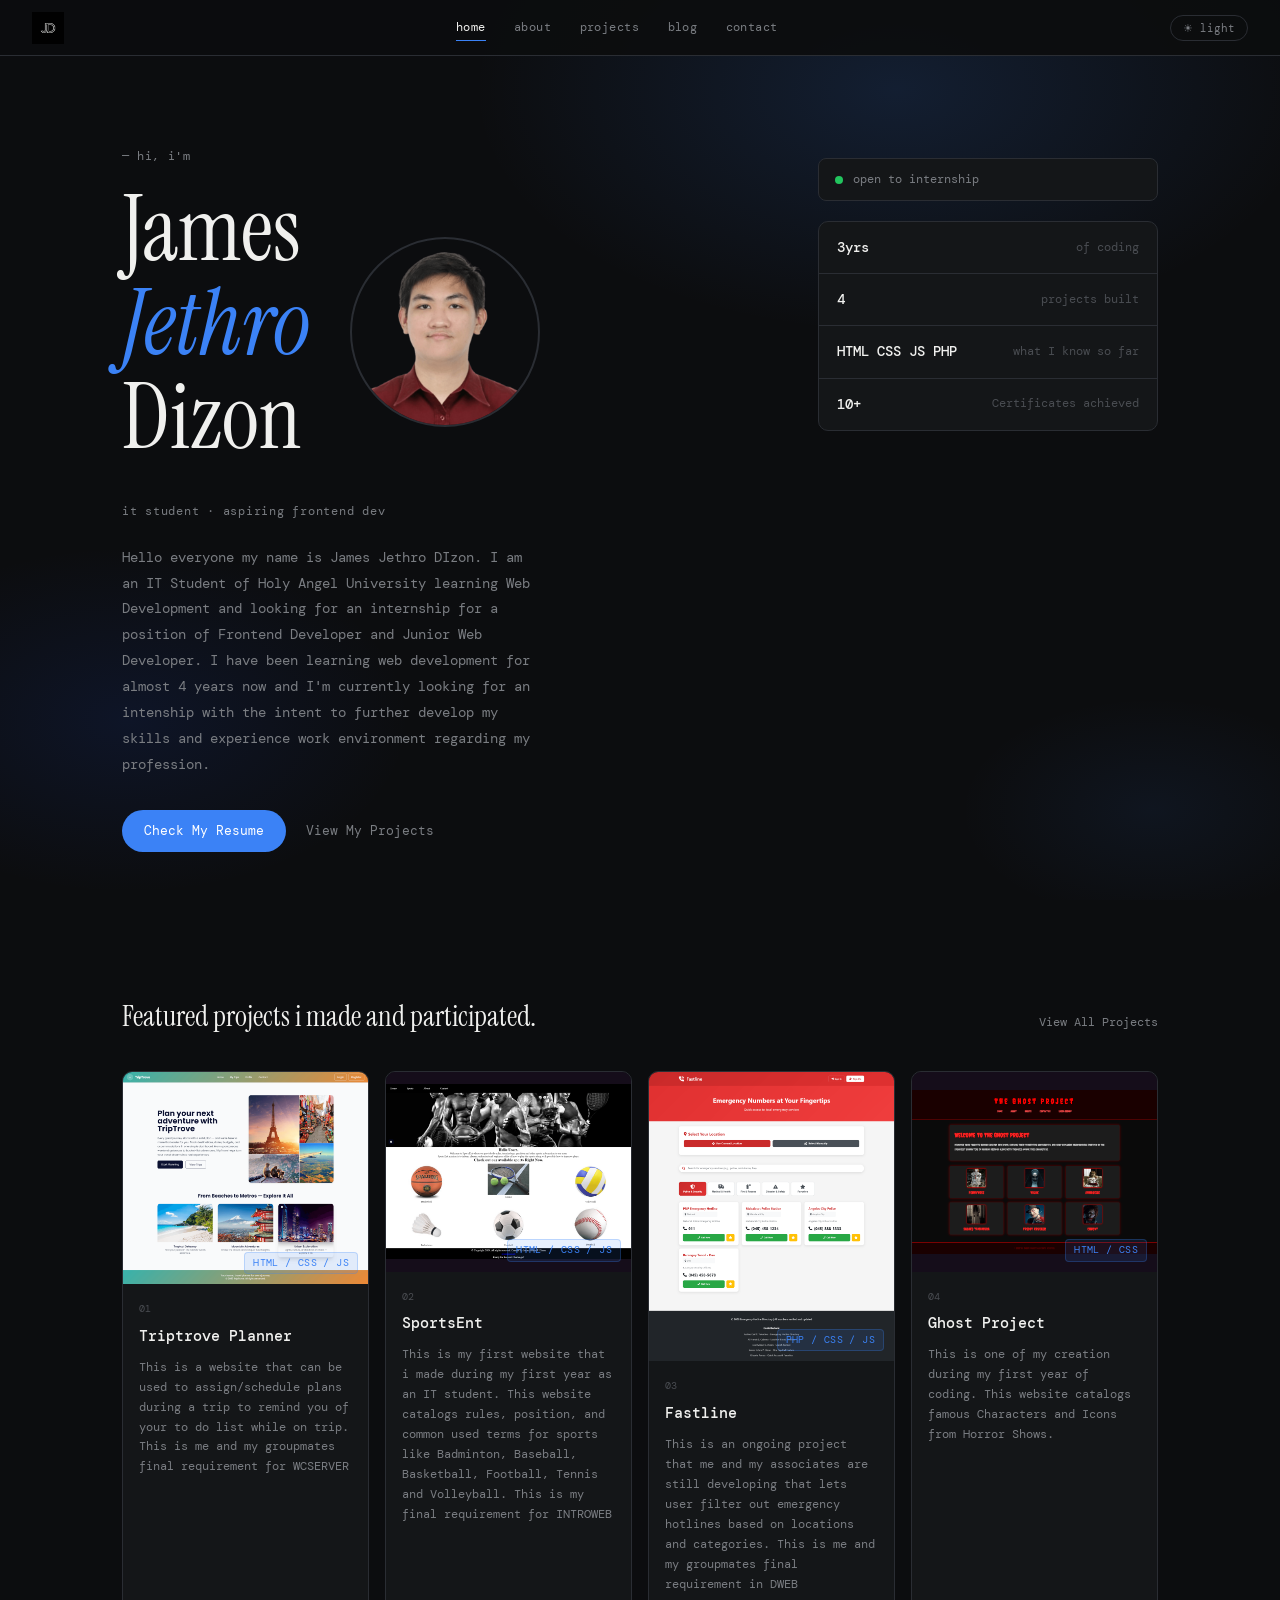
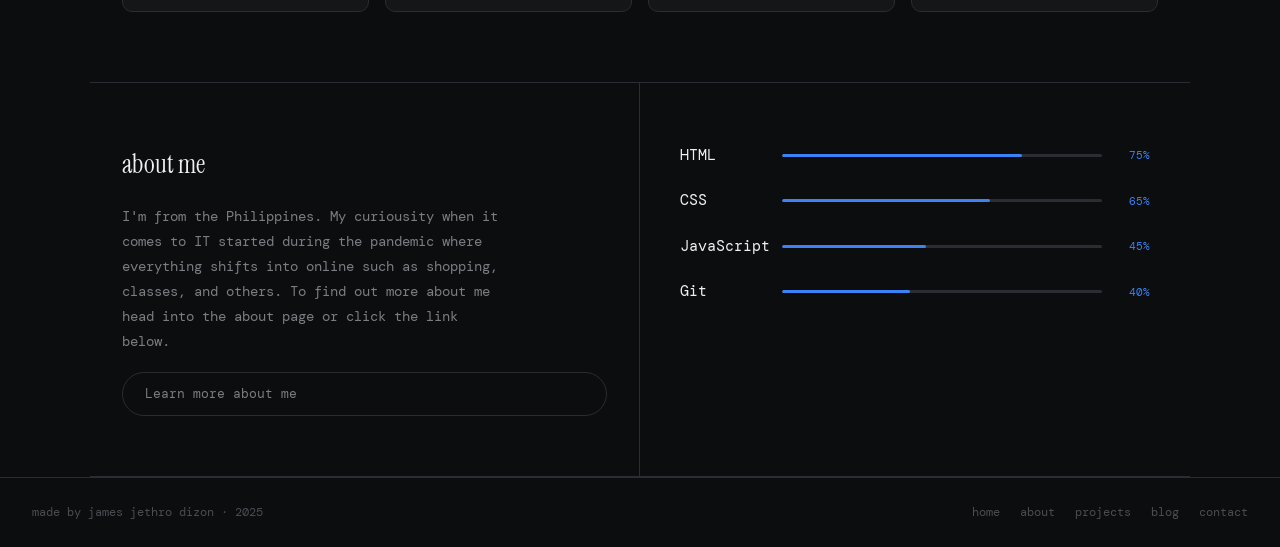
==== index.html @ 8c27227a "Add files via upload" ====
<!DOCTYPE html>
<html lang="en">
<head>
<meta charset="UTF-8" />
<meta name="viewport" content="width=device-width, initial-scale=1.0" />
  <title>James Jethro Dizon</title>
<link rel="preconnect" href="https://fonts.googleapis.com" />
<link href="https://fonts.googleapis.com/css2?family=DM+Mono:ital,wght@0,400;0,500;1,400&family=Instrument+Serif:ital@0;1&display=swap" rel="stylesheet" />
<link rel="stylesheet" href="style.css" />
<link rel="icon" href="images/logo.png">
<meta name="description" content="Hi, I'm James — an IT student from the Philippines learning web development and looking for an internship." />
<meta name="keywords" content="IT web developer, internship, James Jethro Dizon, Jethro Dizon">
<meta name="author" content="James Jethro Dizon">
</head>
<body>

  <!-- NAV -->
  <header class="top-navbar">
    <a href="index.html" class="logo-wraper">
      <img src="images/logo.png" alt="logo" class="mylogo" />
    </a>
    <nav class="nav-mnu">
      <a href="index.html" class="nav-item active">home</a>
      <a href="about.html" class="nav-item">about</a>
      <a href="projects.html" class="nav-item">projects</a>
      <a href="blog.html" class="nav-item">blog</a>
      <a href="contact.html" class="nav-item">contact</a>
    </nav>
    <button class="theme-toggle" id="themetoggle" aria-label="toggle theme">☀ light</button>
    <button class="hamburgr" id="hamburgr" aria-label="menu">
      <span></span><span></span><span></span>
    </button>
  </header>

  <div class="mobi-menu" id="mobiMenu">
    <a href="index.html">home</a>
    <a href="about.html">about</a>
    <a href="projects.html">projects</a>
    <a href="blog.html">blog</a>
    <a href="contact.html">contact</a>
  </div>

  <main>

    <!-- HERO -->
    <section class="main-intro">
      <div class="intro-left">
        <p class="small-title">— hi, i'm</p>
        <div class="hero-namewrap">
          <h1 class="myname-txt">James<br><em>Jethro</em><br>Dizon</h1>
          <img src="images/profile.png" alt="James Jethro Dizon" class="hero-photo" />
        </div>
        <p class="subttle">IT student · aspiring frontend dev</p>
        <p class="intro-paragraph">
          Hello everyone my name is James Jethro DIzon. I am an IT Student of Holy Angel University learning Web Development and looking for an internship for a position of Frontend Developer and Junior Web Developer. I have been learning web development for almost 4 years now and I'm currently looking for an intenship with the intent to further develop my skills and experience work environment regarding my profession.
        </p>
        <div class="btn-holder">
          <a href="resume.pdf" download class="bluebtn">Check My Resume</a>
          <a href="projects.html" class="textlink" target="_blank">View My Projects</a>
        </div>
      </div>
      <div class="intro-right">
        <div class="avail-box">
          <span class="grn-dot"></span>
          <span>open to internship</span>
        </div>
        <div class="stat-list">
          <div class="each-stat">
            <span class="stat-number">3yrs</span>
            <span class="stat-text">of coding</span>
          </div>
          <div class="each-stat">
            <span class="stat-number">4</span>
            <span class="stat-text">projects built</span>
          </div>
          <div class="each-stat">
            <span class="stat-number">HTML CSS JS PHP</span>
            <span class="stat-text">what I know so far</span>
          </div>
          <div class="each-stat">
            <span class="stat-number">10+</span>
            <span class="stat-text">Certificates achieved</span>
          </div>
        </div>
      </div>
    </section>

    <!-- FEATURED WORK -->
    <section class="page-section">
      <div class="sec-top">
        <h2 class="sec-heading">Featured projects i made and participated.</h2>
        <a href="projects.html" class="textlink small">View All Projects</a>
      </div>

      <div class="proj-cardlist">

        <a href="projects.html" class="projcard" aria-label="Triptrove">
          <div class="proj-imgside proj4bg">
            <span class="proj-icon"><img src="images/triptrove.png"></span>
            <span class="stack-tag">HTML / CSS / JS</span>
          </div>
          <div class="card-info">
            <p class="card-numbr">01</p>
            <h3 class="card-titl">Triptrove Planner</h3>
            <p class="card-descrp">This is a website that can be used to assign/schedule plans during a trip to remind you of your to do list while on trip. This is me and my groupmates final requirement for WCSERVER</p>
          </div>
        </a>

        <a href="projects.html" class="projcard" aria-label="SportsEnt">
          <div class="proj-imgside proj4bg">
            <span class="proj-icon"><img src="images/sportsent.png"></span>
            <span class="stack-tag">HTML / CSS / JS</span>
          </div>
          <div class="card-info">
            <p class="card-numbr">02</p>
            <h3 class="card-titl">SportsEnt</h3>
            <p class="card-descrp">This is my first website that i made during my first year as an IT student. This website catalogs rules, position, and common used terms for sports like Badminton, Baseball, Basketball, Football, Tennis and Volleyball. This is my final requirement for INTROWEB</p>
          </div>
        </a>

        <a href="projects.html" class="projcard" aria-label="Fastline">
          <div class="proj-imgside proj4bg">
            <span class="proj-icon"><img src="images/fastline.png"></span>
            <span class="stack-tag">PHP / CSS / JS</span>
          </div>
          <div class="card-info">
            <p class="card-numbr">03</p>
            <h3 class="card-titl">Fastline</h3>
            <p class="card-descrp">This is an ongoing project that me and my associates are still developing that lets user filter out emergency hotlines based on locations and categories. This is me and my groupmates final requirement in DWEB</p>
          </div>
        </a>

        <a href="projects.html" class="projcard" aria-label="Ghost Project">
          <div class="proj-imgside proj4bg">
            <span class="proj-icon"><img src="images/ghostproject.png"></span>
            <span class="stack-tag">HTML / CSS </span>
          </div>
          <div class="card-info">
            <p class="card-numbr">04</p>
            <h3 class="card-titl">Ghost Project</h3>
            <p class="card-descrp">This is one of my creation during my first year of coding. This website catalogs famous Characters and Icons from Horror Shows.</p>
          </div>
        </a>

      </div>
    </section>

    <!-- ABOUT STRIP -->
    <section class="about-band">
      <div class="band-left">
        <h2>about me</h2>
        <p>I'm from the Philippines. My curiousity when it comes to IT started during the pandemic where everything shifts into online such as shopping, classes, and others. To find out more about me head into the about page or click the link below.</p>
        <a href="about.html" class="bluebtn btn-outln">Learn more about me</a>
      </div>
      <div class="band-right">
        <div class="skill-wrapper">
          <div class="one-skill">
            <span class="skill-label">HTML</span>
            <div class="skill-progbar"><div class="skill-progfill" style="width:75%" data-w="75"></div></div>
            <span class="skill-percnt">75%</span>
          </div>
          <div class="one-skill">
            <span class="skill-label">CSS</span>
            <div class="skill-progbar"><div class="skill-progfill" style="width:65%" data-w="65"></div></div>
            <span class="skill-percnt">65%</span>
          </div>
          <div class="one-skill">
            <span class="skill-label">JavaScript</span>
            <div class="skill-progbar"><div class="skill-progfill" style="width:45%" data-w="45"></div></div>
            <span class="skill-percnt">45%</span>
          </div>
          <div class="one-skill">
            <span class="skill-label">Git</span>
            <div class="skill-progbar"><div class="skill-progfill" style="width:40%" data-w="40"></div></div>
            <span class="skill-percnt">40%</span>
          </div>
        </div>
      </div>
    </section>

  </main>

  <footer class="page-footer">
    <span>made by james jethro dizon · 2025</span>
    <div class="footer-navlinks">
      <a href="index.html">home</a>
      <a href="about.html">about</a>
      <a href="projects.html">projects</a>
      <a href="blog.html">blog</a>
      <a href="contact.html">contact</a>
    </div>
  </footer>

  <script src="nav.js"></script>
</body>
</html>
---- style.css ----
@import url('https://fonts.googleapis.com/css2?family=DM+Mono:ital,wght@0,400;0,500;1,400&family=Instrument+Serif:ital@0;1&display=swap');

/* my portfolio css - james jethro dizon */

* {
  box-sizing: border-box;
  margin: 0;
  padding: 0;
}

/* i kept forgetting to add this so i put it here */
*::before, *::after {
  box-sizing: border-box;
}

:root {
  --darkbg: #0c0d0f;
  --cardbg: #141618;
  --cardbg2: #1c1e22;
  --bordercolor: #2a2d33;
  --myblue: #3b82f6;
  --darkerblue: #1d4ed8;
  --textcolor: #f0f0ee;
  --graytext: #7a7d82;
  --darkgray: #4a4d52;
  --myfont: 'DM Mono', monospace;
  --titlefont: 'Instrument Serif', serif;
  --navbg: rgba(12,13,15,0.93);
  --mobibg: rgba(12,13,15,0.98);
}

body.lightmode {
  --darkbg: #f4f5f7;
  --cardbg: #ffffff;
  --cardbg2: #eef0f3;
  --bordercolor: #d1d5db;
  --myblue: #2563eb;
  --darkerblue: #1d4ed8;
  --textcolor: #111318;
  --graytext: #4b5563;
  --darkgray: #9ca3af;
  --navbg: rgba(244,245,247,0.93);
  --mobibg: rgba(244,245,247,0.98);
}

body {
  background-color: var(--darkbg);
  background-image:
    radial-gradient(ellipse 55% 45% at 70% 10%, rgba(59,130,246,.15) 0%, transparent 60%),
    radial-gradient(ellipse 40% 35% at 10% 80%, rgba(29,78,216,.12) 0%, transparent 55%),
    radial-gradient(ellipse 30% 25% at 90% 90%, rgba(59,130,246,.07) 0%, transparent 50%);
  background-attachment: fixed;
  color: var(--textcolor);
  font-family: var(--myfont);
  font-size: 15px;
  line-height: 1.7;
  overflow-x: hidden;
  transition: background-color .3s, color .3s;
  animation: pagefadein .5s ease forwards;
}

body.lightmode {
  background-image:
    radial-gradient(ellipse 55% 45% at 70% 10%, rgba(37,99,235,.07) 0%, transparent 60%),
    radial-gradient(ellipse 40% 35% at 10% 80%, rgba(37,99,235,.05) 0%, transparent 55%),
    radial-gradient(ellipse 30% 25% at 90% 90%, rgba(37,99,235,.03) 0%, transparent 50%);
}

@keyframes pagefadein {
  from { opacity: 0; transform: translateY(8px); }
  to   { opacity: 1; transform: translateY(0); }
}

html {
  scroll-behavior: smooth;
}

a {
  text-decoration: none;
  color: inherit;
}

img {
  display: block;
  max-width: 100%;
}

button {
  cursor: pointer;
  background: none;
  border: none;
  font-family: inherit;
}

.theme-toggle {
  background: none;
  border: 1px solid var(--bordercolor);
  border-radius: 20px;
  padding: 5px 12px;
  font-family: var(--myfont);
  font-size: .7rem;
  color: var(--graytext);
  cursor: pointer;
  transition: border-color .2s, color .2s;
  display: flex;
  align-items: center;
  gap: 6px;
  flex-shrink: 0;
}
.theme-toggle:hover {
  border-color: var(--myblue);
  color: var(--myblue);
}

/* scrollbar style i found on stackoverflow */
::-webkit-scrollbar {
  width: 3px;
}
::-webkit-scrollbar-thumb {
  background: var(--darkerblue);
  border-radius: 2px;
}
::-webkit-scrollbar-track {
  background: var(--darkbg);
}

.top-navbar {
  position: fixed;
  top: 0;
  left: 0;
  right: 0;
  z-index: 100;
  height: 56px;
  background: var(--navbg);
  border-bottom: 1px solid var(--bordercolor);
  display: flex;
  align-items: center;
  padding: 0 32px;
  justify-content: space-between;
  backdrop-filter: blur(12px);
}

.logo-wraper {
  display: flex;
  align-items: center;
  border-radius: 20%;
}

.mylogo {
  height: 32px;
  width: 32px;
  object-fit: contain;
  opacity: .9;
}

.mylogo:hover {
  opacity: 1;
}

.nav-mnu {
  display: flex;
  gap: 28px;
  list-style: none;
}

.nav-item {
  font-size: .78rem;
  color: var(--graytext);
  letter-spacing: .04em;
  transition: color .2s;
  position: relative;
}

.nav-item:hover { color: var(--textcolor); }

.nav-item.active { color: var(--textcolor); }

/* underline on hover - learned this from a yt video */
.nav-item::after {
  content: '';
  position: absolute;
  bottom: -3px;
  left: 0;
  height: 1px;
  width: 0;
  background: var(--myblue);
  transition: width .25s;
}

.nav-item:hover::after { width: 100%; }
.nav-item.active::after { width: 100%; }

.hamburgr {
  display: none;
  flex-direction: column;
  gap: 5px;
  padding: 4px;
}

.hamburgr span {
  display: block;
  width: 20px;
  height: 2px;
  background: var(--graytext);
  border-radius: 2px;
  transition: all .3s;
}

.hamburgr.open span:nth-child(1) {
  transform: rotate(45deg) translate(5px, 5px);
}
.hamburgr.open span:nth-child(2) {
  opacity: 0;
}
.hamburgr.open span:nth-child(3) {
  transform: rotate(-45deg) translate(5px, -5px);
}

.mobi-menu {
  display: none;
  position: fixed;
  top: 56px;
  left: 0;
  right: 0;
  background: var(--mobibg);
  border-bottom: 1px solid var(--bordercolor);
  flex-direction: column;
  padding: 20px 32px;
  gap: 14px;
  z-index: 99;
}

.mobi-menu.open {
  display: flex;
}

.mobi-menu a {
  font-size: .88rem;
  color: var(--graytext);
  padding: 8px 0;
  border-bottom: 1px solid var(--bordercolor);
  transition: color .2s;
}
.mobi-menu a:hover { color: var(--myblue); }

main {
  padding-top: 56px;
}

.main-intro {
  max-width: 1100px;
  margin: 0 auto;
  padding: 90px 32px 70px;
  display: grid;
  grid-template-columns: 1fr 340px;
  gap: 60px;
  align-items: start;
}

.small-title {
  font-size: .78rem;
  color: var(--graytext);
  margin-bottom: 16px;
  letter-spacing: .05em;
}

.hero-namewrap {
  display: flex;
  align-items: center;
  gap: 40px;
  margin-bottom: 20px;
}

.hero-photo {
  width: 190px;
  height: 190px;
  border-radius: 50%;
  object-fit: cover;
  object-position: top;
  border: 2px solid var(--bordercolor);
  flex-shrink: 0;
  align-self: center;
}

/* hero entrance animations */
@keyframes herofade {
  from { opacity: 0; transform: translateY(20px); }
  to   { opacity: 1; transform: translateY(0); }
}
.small-title     { animation: herofade .5s cubic-bezier(.22,1,.36,1) .1s both; }
.hero-namewrap   { animation: herofade .6s cubic-bezier(.22,1,.36,1) .2s both; }
.subttle         { animation: herofade .6s cubic-bezier(.22,1,.36,1) .32s both; }
.intro-paragraph { animation: herofade .6s cubic-bezier(.22,1,.36,1) .42s both; }
.btn-holder      { animation: herofade .6s cubic-bezier(.22,1,.36,1) .52s both; }
.intro-right     { animation: herofade .6s cubic-bezier(.22,1,.36,1) .3s both; }

/* the big name font was hard to get right took me like 2 hours */
.myname-txt {
  font-family: var(--titlefont);
  font-size: clamp(3.2rem, 7vw, 5.8rem);
  line-height: 1.05;
  font-weight: 400;
  margin-bottom: 16px;
}

.myname-txt em {
  color: var(--myblue);
  font-style: italic;
}

.subttle {
  font-size: .78rem;
  color: var(--graytext);
  letter-spacing: .06em;
  margin-bottom: 22px;
  text-transform: lowercase;
}

.intro-paragraph {
  font-size: .9rem;
  color: var(--graytext);
  line-height: 1.8;
  margin-bottom: 32px;
  max-width: 420px;
}

.btn-holder {
  display: flex;
  align-items: center;
  gap: 20px;
  flex-wrap: wrap;
}

.intro-right {
  display: flex;
  flex-direction: column;
  gap: 20px;
  margin-top: 12px;
}

.avail-box {
  display: inline-flex;
  align-items: center;
  gap: 10px;
  padding: 10px 16px;
  background: var(--cardbg);
  border: 1px solid var(--bordercolor);
  border-radius: 8px;
  font-size: .78rem;
  color: var(--graytext);
}

.grn-dot {
  width: 8px;
  height: 8px;
  background: #22c55e;
  border-radius: 50%;
  flex-shrink: 0;
  animation: blinkgreen 2s ease-in-out infinite;
}

@keyframes blinkgreen {
  0%   { opacity: 1; }
  50%  { opacity: .3; }
  100% { opacity: 1; }
}

.stat-list {
  background: var(--cardbg);
  border: 1px solid var(--bordercolor);
  border-radius: 10px;
  overflow: hidden;
}

.each-stat {
  display: flex;
  justify-content: space-between;
  align-items: center;
  padding: 14px 18px;
  border-bottom: 1px solid var(--bordercolor);
}

.each-stat:last-child {
  border-bottom: none;
}

.stat-number {
  font-size: .85rem;
  color: var(--textcolor);
  font-weight: 500;
  transition: color .3s;
}
@keyframes statpop {
  0%   { transform: scale(1); }
  50%  { transform: scale(1.08); }
  100% { transform: scale(1); }
}
.each-stat:hover .stat-number {
  color: var(--myblue);
  animation: statpop .35s ease;
}

.stat-text {
  font-size: .72rem;
  color: var(--darkgray);
  text-align: right;
}

.bluebtn {
  display: inline-block;
  padding: 10px 22px;
  background: var(--myblue);
  color: #fff;
  font-size: .8rem;
  border-radius: 999px;
  font-family: var(--myfont);
  transition: background .25s, transform .2s;
}
.bluebtn:hover {
  background: var(--darkerblue);
  transform: translateY(-2px);
  box-shadow: 0 6px 20px rgba(59,130,246,.3);
}
.bluebtn:active {
  transform: translateY(0);
  box-shadow: none;
}

.bluebtn.btn-outln {
  background: transparent;
  color: var(--graytext);
  border: 1px solid var(--bordercolor);
}
.bluebtn.btn-outln:hover {
  border-color: var(--myblue);
  color: var(--myblue);
  background: transparent;
}

.textlink {
  font-size: .8rem;
  color: var(--graytext);
  transition: color .2s;
}
.textlink:hover { color: var(--myblue); }

.textlink.small {
  font-size: .75rem;
}

.sec-top {
  display: flex;
  align-items: baseline;
  justify-content: space-between;
  margin-bottom: 30px;
  flex-wrap: wrap;
  gap: 10px;
}

.sec-heading {
  font-family: var(--titlefont);
  font-size: 1.8rem;
  font-weight: 400;
  color: var(--textcolor);
}

.proj-cardlist {
  display: grid;
  grid-template-columns: repeat(auto-fill, minmax(230px, 1fr));
  gap: 16px;
}

.projcard {
  background: var(--cardbg);
  border: 1px solid var(--bordercolor);
  border-radius: 10px;
  overflow: hidden;
  display: flex;
  flex-direction: column;
  transition: border-color .25s, transform .25s;
}
.projcard:hover {
  border-color: var(--myblue);
  transform: translateY(-6px);
  box-shadow: 0 12px 32px rgba(59,130,246,.12);
}

.card-imgarea {
  height: 120px;
  display: flex;
  align-items: center;
  justify-content: center;
  font-size: 2.4rem;
  position: relative;
}

.proj-bigname {
  font-family: var(--titlefont);
  font-size: 1.6rem;
  font-weight: 400;
  color: rgba(255,255,255,.25);
  text-align: center;
  line-height: 1.2;
  position: relative;
  z-index: 1;
}

.card-projname {
  font-family: var(--titlefont);
  font-size: 1.1rem;
  font-weight: 400;
  color: rgba(255,255,255,.22);
  text-align: center;
  line-height: 1.3;
}

.stack-tag {
  position: absolute;
  bottom: 10px;
  right: 10px;
  font-size: .6rem;
  padding: 2px 8px;
  background: rgba(59,130,246,.12);
  border: 1px solid rgba(59,130,246,.25);
  color: var(--myblue);
  border-radius: 4px;
  letter-spacing: .04em;
}

.card-info {
  padding: 16px;
  flex: 1;
}

.card-numbr {
  font-size: .65rem;
  color: var(--darkgray);
  margin-bottom: 6px;
}

.card-titl {
  font-size: .95rem;
  font-weight: 500;
  color: var(--textcolor);
  margin-bottom: 8px;
}

.card-descrp {
  font-size: .78rem;
  color: var(--graytext);
  line-height: 1.6;
}

.about-band {
  border-top: 1px solid var(--bordercolor);
  border-bottom: 1px solid var(--bordercolor);
  display: grid;
  grid-template-columns: 1fr 1fr;
  max-width: 1100px;
  margin: 0 auto;
}

.band-left {
  padding: 60px 32px;
  border-right: 1px solid var(--bordercolor);
  display: flex;
  flex-direction: column;
  gap: 18px;
}

.band-left h2 {
  font-family: var(--titlefont);
  font-size: 1.6rem;
  font-weight: 400;
}

.band-left p {
  font-size: .87rem;
  color: var(--graytext);
  line-height: 1.8;
  max-width: 380px;
}

.band-right {
  padding: 60px 40px;
}

.skill-wrapper {
  display: flex;
  flex-direction: column;
  gap: 20px;
}

/* skill bar thing - ref freecodecamp */
.one-skill {
  display: grid;
  grid-template-columns: 90px 1fr 36px;
  gap: 12px;
  align-items: center;
}

.skill-lable {
  font-size: .78rem;
  color: var(--graytext);
}

.skill-progbar {
  height: 3px;
  background: var(--bordercolor);
  border-radius: 2px;
  overflow: hidden;
}

.skill-progfill {
  height: 100%;
  background: var(--myblue);
  border-radius: 2px;
  width: 0;
  transition: width 1.1s cubic-bezier(.22,1,.36,1);
  position: relative;
  overflow: hidden;
}
@keyframes shimmer {
  from { left: -60%; }
  to   { left: 120%; }
}
.skill-progfill.filled::after {
  content: '';
  position: absolute;
  top: 0; left: -60%;
  width: 50%; height: 100%;
  background: linear-gradient(90deg, transparent, rgba(255,255,255,.35), transparent);
  animation: shimmer .7s ease .2s forwards;
}

.skill-percnt {
  font-size: .68rem;
  color: var(--myblue);
  text-align: right;
}

/* project carousel — show/hide approach, no overflow clipping */
.proj-carousel {
  width: 100%;
  position: relative;
}

.carousel-track {
  position: relative;
}

/* all slides hidden by default */
.carousel-track .proj-blok {
  display: none;
  animation: slidefadein .35s ease forwards;
}

/* only active slide shown */
.carousel-track .proj-blok.active {
  display: block;
}

@keyframes slidefadein {
  from { opacity: 0; transform: translateY(12px); }
  to   { opacity: 1; transform: translateY(0); }
}

/* stack image on top, details below */
.carousel-track .proj-blok-inner {
  display: grid;
  grid-template-columns: 1fr;
}

.carousel-track .proj-imgside {
  width: 100%;
  min-height: 200px;
  border-radius: 10px 10px 0 0;
}

.carousel-track .proj-textside {
  padding: 28px 32px 32px;
}

/* counter badge top right */
.carousel-counter {
  font-size: .72rem;
  color: var(--darkgray);
  letter-spacing: .04em;
}

.carousel-ctrls {
  display: flex;
  align-items: center;
  justify-content: center;
  gap: 16px;
  margin-top: 18px;
}

.carousel-btn {
  background: var(--cardbg);
  border: 1px solid var(--bordercolor);
  border-radius: 8px;
  color: var(--graytext);
  font-size: 1rem;
  padding: 8px 20px;
  cursor: pointer;
  font-family: var(--myfont);
  transition: border-color .2s, color .2s, transform .15s;
}
.carousel-btn:hover {
  border-color: var(--myblue);
  color: var(--myblue);
  transform: translateY(-1px);
}
.carousel-btn:active { transform: translateY(0); }

.carousel-dots {
  display: flex;
  gap: 8px;
  align-items: center;
}

.carousel-dot {
  width: 8px;
  height: 8px;
  border-radius: 50%;
  background: var(--bordercolor);
  border: none;
  cursor: pointer;
  transition: background .25s, width .25s;
  padding: 0;
}
.carousel-dot.active {
  background: var(--myblue);
  width: 22px;
  border-radius: 4px;
}

.page-footer {
  border-top: 1px solid var(--bordercolor);
  padding: 24px 32px;
  display: flex;
  align-items: center;
  justify-content: space-between;
  flex-wrap: wrap;
  gap: 12px;
  font-size: .75rem;
  color: var(--darkgray);
}

.footer-navlinks {
  display: flex;
  gap: 20px;
}
.footer-navlinks a {
  color: var(--darkgray);
  transition: color .2s;
}
.footer-navlinks a:hover { color: var(--myblue); }

.inrpage-header {
  max-width: 1100px;
  margin: 0 auto;
  padding: 80px 32px 40px;
  border-bottom: 1px solid var(--bordercolor);
}

.inrpage-header h1 {
  font-family: var(--titlefont);
  font-size: clamp(2.4rem, 5vw, 4rem);
  font-weight: 400;
  line-height: 1.1;
  margin-bottom: 12px;
}

.inrpage-header h1 em {
  font-style: italic;
  color: var(--myblue);
}

.inrpage-header .small-title {
  margin-bottom: 10px;
}

.inrpage-header p {
  font-size: .88rem;
  color: var(--graytext);
  max-width: 520px;
  line-height: 1.8;
}

.about-conatiner {
  display: grid;
  grid-template-columns: 260px 1fr;
  gap: 50px;
  align-items: start;
  max-width: 1100px;
  margin: 0 auto;
  padding: 60px 32px;
}

.myinfo-card {
  background: var(--cardbg);
  border: 1px solid var(--bordercolor);
  border-radius: 10px;
  padding: 28px 22px;
  text-align: center;
  position: sticky;
  top: 76px;
}

.myavatar {
  width: 100px;
  height: 100px;
  border-radius: 50%;
  border: 2px solid var(--bordercolor);
  margin: 0 auto 14px;
  background: var(--cardbg2);
  overflow: hidden;
}

.myprofile-name {
  font-size: .95rem;
  font-weight: 500;
  color: var(--textcolor);
  margin-bottom: 4px;
}

.myprofile-role {
  font-size: .7rem;
  color: var(--graytext);
  margin-bottom: 20px;
}

.divider-line {
  height: 1px;
  background: var(--bordercolor);
  margin-bottom: 18px;
}

.info-detai {
  display: flex;
  align-items: center;
  gap: 10px;
  font-size: .78rem;
  color: var(--graytext);
  margin-bottom: 10px;
  text-align: left;
}

.about-maincontent {
  display: flex;
  flex-direction: column;
  gap: 42px;
}

.content-blok h3 {
  font-family: var(--titlefont);
  font-size: 1.3rem;
  font-weight: 400;
  color: var(--textcolor);
  margin-bottom: 14px;
  padding-bottom: 10px;
  border-bottom: 1px solid var(--bordercolor);
}

.content-blok p {
  font-size: .87rem;
  color: var(--graytext);
  line-height: 1.85;
}

.content-blok p + p {
  margin-top: 12px;
}

.noteBox {
  background: rgba(59,130,246,.06);
  border-left: 2px solid var(--myblue);
  padding: 12px 16px;
  border-radius: 0 6px 6px 0;
  font-size: .8rem;
  color: var(--graytext);
  line-height: 1.7;
  margin-top: 16px;
}
.noteBox strong {
  color: var(--textcolor);
  font-weight: 400;
}

.skillsection {
  display: flex;
  flex-direction: column;
  gap: 16px;
  margin-top: 8px;
}

.eachskill {
  display: grid;
  grid-template-columns: 130px 1fr 40px;
  gap: 14px;
  align-items: center;
}

.eachskill .skill-lable { font-size: .8rem; }
.eachskill .skill-percnt { font-size: .7rem; }

.tools-gridd {
  display: grid;
  grid-template-columns: repeat(4, 1fr);
  gap: 10px;
  margin-top: 8px;
}
.tool-itm {
  background: var(--cardbg2);
  border: 1px solid var(--bordercolor);
  border-radius: 8px;
  padding: 0;
  text-align: center;
  font-size: .68rem;
  color: var(--graytext);
  transition: color .2s;
  position: relative;
  overflow: hidden;
  height: 80px;
  display: flex;
  flex-direction: column;
  align-items: center;
  justify-content: center;
  gap: 6px;
}
.tool-itm::before {
  content: '';
  position: absolute;
  top: -50%; left: -50%;
  width: 200%; height: 200%;
  background: conic-gradient(transparent 0deg,transparent 270deg,rgba(59,130,246,.8) 310deg,transparent 360deg);
  opacity: 0;
  transition: opacity .3s;
  z-index: 0;
}
.tool-itm::after {
  content: '';
  position: absolute;
  inset: 1px;
  background: var(--cardbg2);
  border-radius: 7px;
  z-index: 0;
}
.tool-itm img, .tool-itm span { position: relative; z-index: 1; }
.tool-itm:hover::before {
  opacity: 1;
  animation: spinborder 1.4s linear infinite;
}
.tool-itm:hover { color: var(--myblue); }
@keyframes spinborder {
  from { transform: rotate(0deg); }
  to   { transform: rotate(360deg); }
}
.tool-icn {
  display: block;
  width: 30px;
  height: 30px;
  object-fit: contain;
  margin: 0 auto;
}

.cert-item-row {
  display: flex;
  align-items: center;
  gap: 12px;
  padding: 13px 16px;
  background: var(--cardbg);
  border: 1px solid var(--bordercolor);
  border-radius: 8px;
  font-size: .82rem;
  color: var(--graytext);
  margin-bottom: 10px;
  transition: border-color .2s, color .2s;
}
.cert-item-row:hover {
  border-color: var(--myblue);
  color: var(--textcolor);
}

.cert-arrw {
  margin-left: auto;
  color: var(--myblue);
  font-size: .75rem;
}

.resume-downld {
  background: var(--cardbg);
  border: 1px dashed var(--bordercolor);
  border-radius: 10px;
  padding: 24px;
  text-align: center;
  margin-top: 18px;
}
.resume-downld p {
  font-size: .82rem;
  color: var(--graytext);
  margin-bottom: 14px;
}

.all-projects {
  max-width: 1100px;
  margin: 0 auto;
  padding: 50px 32px 70px;
  display: flex;
  flex-direction: column;
  gap: 28px;
}

.projs-intro {
  font-size: .85rem;
  color: var(--graytext);
  line-height: 1.8;
  max-width: 600px;
  padding: 14px 18px;
  border-left: 2px solid var(--myblue);
  background: rgba(59,130,246,.04);
  border-radius: 0 6px 6px 0;
}

.proj-blok {
  background: var(--cardbg);
  border: 1px solid var(--bordercolor);
  border-radius: 10px;
  overflow: hidden;
  transition: border-color .25s;
}
.proj-blok:hover { border-color: var(--myblue); }

.proj-blok-inner {
  display: grid;
  grid-template-columns: 260px 1fr;
}

.proj-imgside {
  display: flex;
  align-items: center;
  justify-content: center;
  font-size: 3rem;
  position: relative;
  min-height: 200px;
}

.proj1bg { background: #0d1829; }
.proj2bg { background: #111118; }
.proj3bg { background: #0a1820; }
.proj4bg { background: #150d1a; }

.bignum {
  position: absolute;
  bottom: 12px;
  right: 14px;
  font-size: 3rem;
  font-family: var(--titlefont);
  color: rgba(255,255,255,.04);
  line-height: 1;
}

.stack-badg {
  position: absolute;
  top: 12px;
  left: 12px;
  font-size: .62rem;
  padding: 3px 8px;
  background: rgba(59,130,246,.12);
  border: 1px solid rgba(59,130,246,.25);
  color: var(--myblue);
  border-radius: 4px;
}

.proj-textside {
  padding: 28px;
  display: flex;
  flex-direction: column;
  justify-content: center;
}

.proj-smalllabel {
  font-size: .68rem;
  color: var(--darkgray);
  margin-bottom: 8px;
  letter-spacing: .05em;
}

.proj-titl {
  font-family: var(--titlefont);
  font-size: 1.5rem;
  font-weight: 400;
  color: var(--textcolor);
  margin-bottom: 12px;
}

.proj-descrp {
  font-size: .85rem;
  color: var(--graytext);
  line-height: 1.75;
  margin-bottom: 12px;
}

.what-ilearned {
  background: rgba(59,130,246,.05);
  border: 1px solid rgba(59,130,246,.15);
  border-radius: 6px;
  padding: 10px 14px;
  font-size: .78rem;
  color: var(--graytext);
  line-height: 1.6;
  margin-bottom: 16px;
}
.what-ilearned strong {
  color: var(--textcolor);
  font-weight: 400;
}

.proj-stacktags {
  display: flex;
  flex-wrap: wrap;
  gap: 6px;
  margin-bottom: 18px;
}

.each-tag {
  font-size: .65rem;
  padding: 3px 10px;
  background: var(--cardbg2);
  border: 1px solid var(--bordercolor);
  border-radius: 20px;
  color: var(--graytext);
}

.proj-btns {
  display: flex;
  gap: 10px;
  flex-wrap: wrap;
}

.projbtn {
  font-size: .75rem;
  padding: 8px 16px;
  border-radius: 6px;
  transition: all .2s;
  font-family: var(--myfont);
}

.projbtn-live {
  background: var(--myblue);
  color: #fff;
  font-weight: 500;
}
.projbtn-live:hover { background: var(--darkerblue); }

.projbtn-github {
  border: 1px solid var(--bordercolor);
  color: var(--graytext);
}
.projbtn-github:hover {
  border-color: var(--myblue);
  color: var(--myblue);
}

.proj-screenshots {
  border-top: 1px solid var(--bordercolor);
  padding: 14px 20px;
  display: grid;
  grid-template-columns: repeat(3, 1fr);
  gap: 10px;
}

.screenshotbox {
  height: 66px;
  background: var(--cardbg2);
  border: 1px solid var(--bordercolor);
  border-radius: 6px;
  display: flex;
  align-items: center;
  justify-content: center;
  font-size: .72rem;
  color: var(--darkgray);
  transition: border-color .2s;
}
.screenshotbox:hover { border-color: var(--myblue); }

.blog-conatiner {
  max-width: 1100px;
  margin: 0 auto;
  padding: 50px 32px 70px;
}

.blog-list {
  display: grid;
  grid-template-columns: repeat(auto-fill, minmax(300px, 1fr));
  gap: 18px;
  margin-bottom: 60px;
}

.blogcard {
  background: var(--cardbg);
  border: 1px solid var(--bordercolor);
  border-radius: 10px;
  overflow: hidden;
  display: flex;
  flex-direction: column;
  transition: border-color .25s, transform .25s;
}
.blogcard:hover {
  border-color: var(--myblue);
  transform: translateY(-6px);
  box-shadow: 0 12px 32px rgba(59,130,246,.12);
}

.blog-imgarea {
  height: 130px;
  display: flex;
  align-items: center;
  justify-content: center;
  font-size: 2.6rem;
  position: relative;
}

.blog1bg { background: #0d1829; }
.blog2bg { background: #150d1a; }

.blog-catgry {
  position: absolute;
  bottom: 10px;
  left: 12px;
  font-size: .62rem;
  padding: 3px 8px;
  background: rgba(59,130,246,.12);
  border: 1px solid rgba(59,130,246,.25);
  color: var(--myblue);
  border-radius: 4px;
}

.blog-txtarea {
  padding: 18px;
  flex: 1;
  display: flex;
  flex-direction: column;
}

.blog-date-info {
  font-size: .7rem;
  color: var(--darkgray);
  margin-bottom: 10px;
}

.blog-titl {
  font-family: var(--titlefont);
  font-size: 1.05rem;
  font-weight: 400;
  color: var(--textcolor);
  line-height: 1.4;
  margin-bottom: 10px;
  transition: color .2s;
}
.blogcard:hover .blog-titl { color: var(--myblue); }

.blog-prevw {
  font-size: .8rem;
  color: var(--graytext);
  line-height: 1.7;
  flex: 1;
  margin-bottom: 14px;
}

.readmore-btn {
  background: none;
  border: none;
  color: var(--myblue);
  font-size: .76rem;
  font-family: var(--myfont);
  cursor: pointer;
  text-align: left;
  padding: 0;
  transition: opacity .2s;
}
.readmore-btn:hover { opacity: .7; }

.article-hiddn {
  max-height: 0;
  overflow: hidden;
  transition: max-height .5s ease;
}
.article-hiddn.open {
  max-height: 1400px;
  border-top: 1px solid var(--bordercolor);
}

.article-txt {
  padding: 18px;
  font-size: .82rem;
  color: var(--graytext);
  line-height: 1.85;
}
.article-txt h4 {
  font-family: var(--titlefont);
  font-size: 1rem;
  font-weight: 400;
  color: var(--textcolor);
  margin: 16px 0 8px;
}
.article-txt p + p { margin-top: 10px; }

.testimonials-area h2 {
  font-family: var(--titlefont);
  font-size: 1.8rem;
  font-weight: 400;
  margin-bottom: 24px;
}

.testimonials-list {
  display: grid;
  grid-template-columns: repeat(auto-fill, minmax(260px, 1fr));
  gap: 16px;
}

.testi-blok {
  background: var(--cardbg);
  border: 1px solid var(--bordercolor);
  border-radius: 10px;
  padding: 22px;
  transition: border-color .25s;
}
.testi-blok:hover { border-color: var(--myblue); }

.star-ratng {
  color: var(--myblue);
  font-size: .82rem;
  margin-bottom: 14px;
  letter-spacing: 2px;
}

.testi-txt {
  font-size: .82rem;
  color: var(--graytext);
  line-height: 1.8;
  font-style: italic;
  margin-bottom: 16px;
}

.testi-persn {
  display: flex;
  align-items: center;
  gap: 10px;
}

.testi-avtr {
  width: 34px;
  height: 34px;
  border-radius: 50%;
  display: flex;
  align-items: center;
  justify-content: center;
  font-size: .75rem;
  font-weight: 600;
  flex-shrink: 0;
  font-family: var(--titlefont);
  font-style: italic;
}

.avatar-blue  { background: var(--myblue); color: #000; }
.avatar-gray  { background: var(--cardbg2); color: var(--graytext); border: 1px solid var(--bordercolor); }
.avatar-light { background: rgba(59,130,246,.15); color: var(--myblue); border: 1px solid rgba(59,130,246,.3); }

.testi-nm       { font-size: .82rem; color: var(--textcolor); }
.testi-positon  { font-size: .68rem; color: var(--darkgray); margin-top: 2px; }

.contact-conatiner {
  max-width: 1100px;
  margin: 0 auto;
  padding: 50px 32px 70px;
  display: grid;
  grid-template-columns: 1fr 1.3fr;
  gap: 50px;
  align-items: start;
}

.contact-txt {
  font-size: .88rem;
  color: var(--graytext);
  line-height: 1.8;
  margin-bottom: 28px;
}

.opn-badge {
  display: inline-flex;
  align-items: center;
  gap: 8px;
  padding: 8px 14px;
  background: rgba(59,130,246,.08);
  border: 1px solid rgba(59,130,246,.2);
  border-radius: 6px;
  font-size: .76rem;
  color: var(--myblue);
  margin-bottom: 22px;
}

.contact-infolist {
  display: flex;
  flex-direction: column;
  gap: 10px;
  margin-bottom: 28px;
}

.contact-infrow {
  display: flex;
  align-items: center;
  gap: 12px;
  padding: 12px 16px;
  background: var(--cardbg);
  border: 1px solid var(--bordercolor);
  border-radius: 8px;
  font-size: .82rem;
  color: var(--graytext);
  transition: border-color .2s;
}
.contact-infrow:hover { border-color: var(--myblue); }
.contact-infrow a { color: var(--myblue); }

.info-icn {
  font-size: 1rem;
  width: 24px;
  text-align: center;
  flex-shrink: 0;
}

.socials-lbl {
  font-size: .7rem;
  color: var(--darkgray);
  margin-bottom: 10px;
  letter-spacing: .05em;
}

.socials-list {
  display: flex;
  flex-wrap: wrap;
  gap: 8px;
}

.social-lnk {
  font-size: .73rem;
  padding: 7px 14px;
  background: var(--cardbg);
  border: 1px solid var(--bordercolor);
  border-radius: 6px;
  color: var(--graytext);
  font-family: var(--myfont);
  transition: all .2s;
}
.social-lnk:hover {
  border-color: var(--myblue);
  color: var(--myblue);
  transform: translateY(-1px);
}

.myform {
  background: var(--cardbg);
  border: 1px solid var(--bordercolor);
  border-radius: 10px;
  padding: 28px;
  transition: border-color .3s;
}
.myform:focus-within { border-color: rgba(59,130,246,.4); }

.myform h3 {
  font-family: var(--titlefont);
  font-size: 1.2rem;
  font-weight: 400;
  color: var(--textcolor);
  margin-bottom: 4px;
}
.myform p {
  font-size: .8rem;
  color: var(--graytext);
  margin-bottom: 22px;
}

.frm-row {
  display: grid;
  grid-template-columns: 1fr 1fr;
  gap: 14px;
}

.frm-group {
  display: flex;
  flex-direction: column;
  gap: 5px;
  margin-bottom: 14px;
}

.frm-lable {
  font-size: .68rem;
  color: var(--darkgray);
  letter-spacing: .04em;
}

.frm-input,
.frm-textarea,
.frm-select {
  background: var(--cardbg2);
  border: 1px solid var(--bordercolor);
  border-radius: 6px;
  color: var(--textcolor);
  font-family: var(--myfont);
  font-size: .82rem;
  padding: 10px 14px;
  outline: none;
  width: 100%;
  transition: border-color .2s;
}

.frm-input::placeholder,
.frm-textarea::placeholder {
  color: var(--darkgray);
}

.frm-input:focus,
.frm-textarea:focus,
.frm-select:focus {
  border-color: var(--myblue);
}

.frm-textarea {
  min-height: 120px;
  resize: vertical;
}

.frm-select {
  appearance: none;
  cursor: pointer;
}

.frm-select option {
  background: var(--cardbg);
}

.charcount {
  font-size: .62rem;
  color: var(--darkgray);
  text-align: right;
  margin-top: 4px;
}

.frm-btns {
  display: flex;
  gap: 10px;
  flex-wrap: wrap;
  margin-top: 6px;
}

.frm-btns .bluebtn {
  flex: 1;
  text-align: center;
  min-width: 120px;
}

.frm-msg {
  display: none;
  padding: 10px 14px;
  border-radius: 6px;
  font-size: .78rem;
  margin-top: 12px;
}

.frm-msg.ok {
  background: rgba(34,197,94,.07);
  border: 1px solid rgba(34,197,94,.25);
  color: #4ade80;
}

.frm-msg.err {
  background: rgba(239,68,68,.07);
  border: 1px solid rgba(239,68,68,.25);
  color: #f87171;
}

/* fade in on scroll - js handles adding .visible class */
.fadein {
  opacity: 0;
  transform: translateY(24px);
  transition: opacity .65s cubic-bezier(.22,1,.36,1), transform .65s cubic-bezier(.22,1,.36,1);
}
.fadein.visible {
  opacity: 1;
  transform: translateY(0);
}
.delay1 { transition-delay: .12s; }
.delay2 { transition-delay: .22s; }
.delay3 { transition-delay: .32s; }
.delay4 { transition-delay: .42s; }

.page-section {
  max-width: 1100px;
  margin: 0 auto;
  padding: 70px 32px;
}

@media (max-width: 900px) {
  .main-intro {
    grid-template-columns: 1fr;
    gap: 36px;
  }
  .intro-right {
    order: -1;
  }
  .about-conatiner {
    grid-template-columns: 1fr;
  }
  .myinfo-card {
    position: static;
  }
  .about-band {
    grid-template-columns: 1fr;
  }
  .band-left {
    border-right: none;
    border-bottom: 1px solid var(--bordercolor);
  }
  .proj-blok-inner {
    grid-template-columns: 1fr;
  }
  .proj-imgside {
    min-height: 130px;
  }
  .contact-conatiner {
    grid-template-columns: 1fr;
  }
}

@media (max-width: 768px) {
  .top-navbar {
    padding: 0 20px;
  }
  .nav-mnu {
    display: none;
  }
  .hamburgr {
    display: flex;
  }
  .page-section,
  .main-intro,
  .inrpage-header {
    padding-left: 20px;
    padding-right: 20px;
  }
  .about-conatiner,
  .all-projects,
  .blog-conatiner,
  .contact-conatiner {
    padding-left: 20px;
    padding-right: 20px;
  }
  .band-left, .band-right {
    padding: 40px 20px;
  }
  .page-footer {
    padding: 20px;
  }
  .proj-screenshots {
    grid-template-columns: 1fr 1fr;
  }
  .tools-gridd {
    grid-template-columns: repeat(3, 1fr);
  }
}

@media (max-width: 480px) {
  .myname-txt {
    font-size: 2.8rem;
  }
  .frm-row {
    grid-template-columns: 1fr;
  }
  .btn-holder {
    flex-direction: column;
    align-items: flex-start;
  }
  .proj-textside {
    padding: 20px;
  }
  .myform {
    padding: 20px;
  }
  .frm-btns {
    flex-direction: column;
  }
}
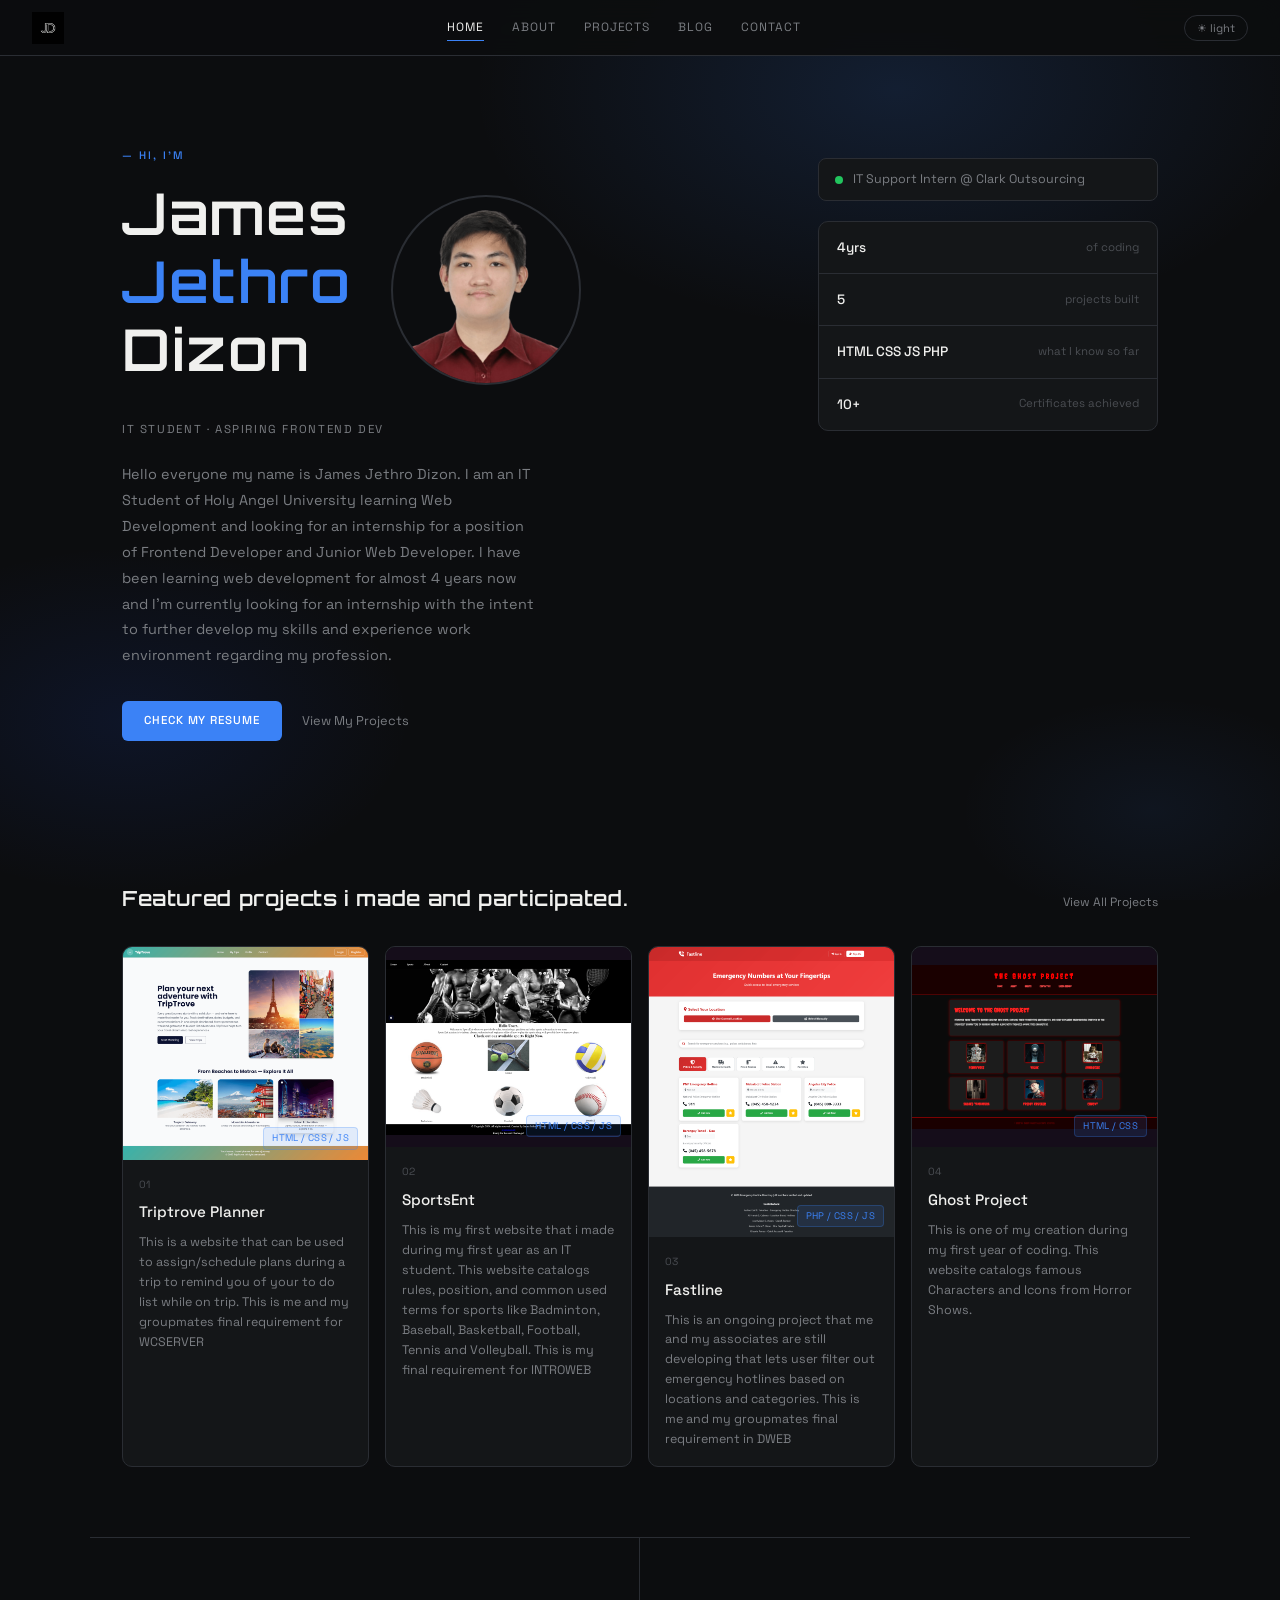
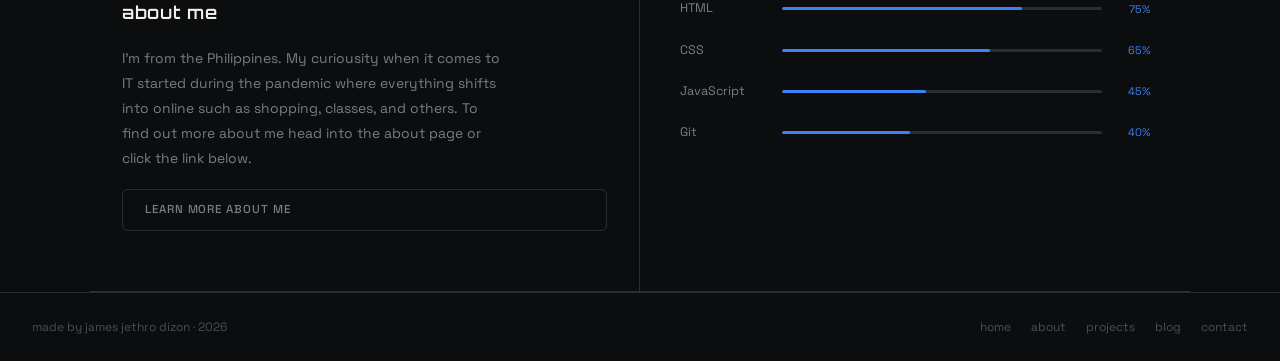
==== commit c0226588: "Add files via upload" ====
--- a/index.html
+++ b/index.html
@@ -52,7 +52,7 @@
         </div>
         <p class="subttle">IT student · aspiring frontend dev</p>
         <p class="intro-paragraph">
-          Hello everyone my name is James Jethro DIzon. I am an IT Student of Holy Angel University learning Web Development and looking for an internship for a position of Frontend Developer and Junior Web Developer. I have been learning web development for almost 4 years now and I'm currently looking for an intenship with the intent to further develop my skills and experience work environment regarding my profession.
+          Hello everyone my name is James Jethro Dizon. I am an IT Student of Holy Angel University learning Web Development and looking for an internship for a position of Frontend Developer and Junior Web Developer. I have been learning web development for almost 4 years now and I'm currently looking for an internship with the intent to further develop my skills and experience work environment regarding my profession.
         </p>
         <div class="btn-holder">
           <a href="resume.pdf" download class="bluebtn">Check My Resume</a>
@@ -62,15 +62,15 @@
       <div class="intro-right">
         <div class="avail-box">
           <span class="grn-dot"></span>
-          <span>open to internship</span>
+          <span>IT Support Intern @ Clark Outsourcing</span>
         </div>
         <div class="stat-list">
           <div class="each-stat">
-            <span class="stat-number">3yrs</span>
+            <span class="stat-number">4yrs</span>
             <span class="stat-text">of coding</span>
           </div>
           <div class="each-stat">
-            <span class="stat-number">4</span>
+            <span class="stat-number">5</span>
             <span class="stat-text">projects built</span>
           </div>
           <div class="each-stat">
@@ -155,22 +155,22 @@
       <div class="band-right">
         <div class="skill-wrapper">
           <div class="one-skill">
-            <span class="skill-label">HTML</span>
+            <span class="skill-lable">HTML</span>
             <div class="skill-progbar"><div class="skill-progfill" style="width:75%" data-w="75"></div></div>
             <span class="skill-percnt">75%</span>
           </div>
           <div class="one-skill">
-            <span class="skill-label">CSS</span>
+            <span class="skill-lable">CSS</span>
             <div class="skill-progbar"><div class="skill-progfill" style="width:65%" data-w="65"></div></div>
             <span class="skill-percnt">65%</span>
           </div>
           <div class="one-skill">
-            <span class="skill-label">JavaScript</span>
+            <span class="skill-lable">JavaScript</span>
             <div class="skill-progbar"><div class="skill-progfill" style="width:45%" data-w="45"></div></div>
             <span class="skill-percnt">45%</span>
           </div>
           <div class="one-skill">
-            <span class="skill-label">Git</span>
+            <span class="skill-lable">Git</span>
             <div class="skill-progbar"><div class="skill-progfill" style="width:40%" data-w="40"></div></div>
             <span class="skill-percnt">40%</span>
           </div>
@@ -181,7 +181,7 @@
   </main>
 
   <footer class="page-footer">
-    <span>made by james jethro dizon · 2025</span>
+    <span>made by james jethro dizon · 2026</span>
     <div class="footer-navlinks">
       <a href="index.html">home</a>
       <a href="about.html">about</a>
--- a/style.css
+++ b/style.css
@@ -1,4 +1,4 @@
-@import url('https://fonts.googleapis.com/css2?family=DM+Mono:ital,wght@0,400;0,500;1,400&family=Instrument+Serif:ital@0;1&display=swap');
+@import url('https://fonts.googleapis.com/css2?family=Orbitron:wght@400;500;600;700&family=Space+Grotesk:wght@300;400;500;600&family=Instrument+Serif:ital@0;1&display=swap');
 
 /* my portfolio css - james jethro dizon */
 
@@ -23,8 +23,8 @@
   --textcolor: #f0f0ee;
   --graytext: #7a7d82;
   --darkgray: #4a4d52;
-  --myfont: 'DM Mono', monospace;
-  --titlefont: 'Instrument Serif', serif;
+  --myfont: 'Space Grotesk', sans-serif;
+  --titlefont: 'Orbitron', sans-serif;
   --navbg: rgba(12,13,15,0.93);
   --mobibg: rgba(12,13,15,0.98);
 }
@@ -56,6 +56,10 @@
   line-height: 1.7;
   overflow-x: hidden;
   transition: background-color .3s, color .3s;
+}
+
+/* page fade in on html not body — body transform breaks fixed positioning */
+html {
   animation: pagefadein .5s ease forwards;
 }
 
@@ -67,8 +71,8 @@
 }
 
 @keyframes pagefadein {
-  from { opacity: 0; transform: translateY(8px); }
-  to   { opacity: 1; transform: translateY(0); }
+  from { opacity: 0; }
+  to   { opacity: 1; }
 }
 
 html {
@@ -164,9 +168,10 @@
 }
 
 .nav-item {
-  font-size: .78rem;
-  color: var(--graytext);
-  letter-spacing: .04em;
+  font-size: .75rem;
+  color: var(--graytext);
+  letter-spacing: .08em;
+  text-transform: uppercase;
   transition: color .2s;
   position: relative;
 }
@@ -258,10 +263,12 @@
 }
 
 .small-title {
-  font-size: .78rem;
-  color: var(--graytext);
+  font-size: .68rem;
+  color: var(--myblue);
   margin-bottom: 16px;
-  letter-spacing: .05em;
+  letter-spacing: .18em;
+  text-transform: uppercase;
+  font-weight: 500;
 }
 
 .hero-namewrap {
@@ -282,38 +289,27 @@
   align-self: center;
 }
 
-/* hero entrance animations */
-@keyframes herofade {
-  from { opacity: 0; transform: translateY(20px); }
-  to   { opacity: 1; transform: translateY(0); }
-}
-.small-title     { animation: herofade .5s cubic-bezier(.22,1,.36,1) .1s both; }
-.hero-namewrap   { animation: herofade .6s cubic-bezier(.22,1,.36,1) .2s both; }
-.subttle         { animation: herofade .6s cubic-bezier(.22,1,.36,1) .32s both; }
-.intro-paragraph { animation: herofade .6s cubic-bezier(.22,1,.36,1) .42s both; }
-.btn-holder      { animation: herofade .6s cubic-bezier(.22,1,.36,1) .52s both; }
-.intro-right     { animation: herofade .6s cubic-bezier(.22,1,.36,1) .3s both; }
-
 /* the big name font was hard to get right took me like 2 hours */
 .myname-txt {
   font-family: var(--titlefont);
-  font-size: clamp(3.2rem, 7vw, 5.8rem);
-  line-height: 1.05;
-  font-weight: 400;
+  font-size: clamp(2rem, 4.5vw, 3.6rem);
+  line-height: 1.18;
+  font-weight: 600;
+  letter-spacing: .03em;
   margin-bottom: 16px;
 }
 
 .myname-txt em {
   color: var(--myblue);
-  font-style: italic;
+  font-style: normal;
 }
 
 .subttle {
-  font-size: .78rem;
-  color: var(--graytext);
-  letter-spacing: .06em;
+  font-size: .72rem;
+  color: var(--graytext);
+  letter-spacing: .14em;
   margin-bottom: 22px;
-  text-transform: lowercase;
+  text-transform: uppercase;
 }
 
 .intro-paragraph {
@@ -388,16 +384,6 @@
   font-size: .85rem;
   color: var(--textcolor);
   font-weight: 500;
-  transition: color .3s;
-}
-@keyframes statpop {
-  0%   { transform: scale(1); }
-  50%  { transform: scale(1.08); }
-  100% { transform: scale(1); }
-}
-.each-stat:hover .stat-number {
-  color: var(--myblue);
-  animation: statpop .35s ease;
 }
 
 .stat-text {
@@ -411,19 +397,17 @@
   padding: 10px 22px;
   background: var(--myblue);
   color: #fff;
-  font-size: .8rem;
-  border-radius: 999px;
+  font-size: .72rem;
+  border-radius: 6px;
   font-family: var(--myfont);
+  letter-spacing: .08em;
+  text-transform: uppercase;
+  font-weight: 500;
   transition: background .25s, transform .2s;
 }
 .bluebtn:hover {
   background: var(--darkerblue);
-  transform: translateY(-2px);
-  box-shadow: 0 6px 20px rgba(59,130,246,.3);
-}
-.bluebtn:active {
-  transform: translateY(0);
-  box-shadow: none;
+  transform: translateY(-1px);
 }
 
 .bluebtn.btn-outln {
@@ -459,9 +443,10 @@
 
 .sec-heading {
   font-family: var(--titlefont);
-  font-size: 1.8rem;
-  font-weight: 400;
+  font-size: 1.3rem;
+  font-weight: 600;
   color: var(--textcolor);
+  letter-spacing: .03em;
 }
 
 .proj-cardlist {
@@ -481,8 +466,7 @@
 }
 .projcard:hover {
   border-color: var(--myblue);
-  transform: translateY(-6px);
-  box-shadow: 0 12px 32px rgba(59,130,246,.12);
+  transform: translateY(-4px);
 }
 
 .card-imgarea {
@@ -570,8 +554,9 @@
 
 .band-left h2 {
   font-family: var(--titlefont);
-  font-size: 1.6rem;
-  font-weight: 400;
+  font-size: 1.1rem;
+  font-weight: 600;
+  letter-spacing: .04em;
 }
 
 .band-left p {
@@ -616,21 +601,7 @@
   background: var(--myblue);
   border-radius: 2px;
   width: 0;
-  transition: width 1.1s cubic-bezier(.22,1,.36,1);
-  position: relative;
-  overflow: hidden;
-}
-@keyframes shimmer {
-  from { left: -60%; }
-  to   { left: 120%; }
-}
-.skill-progfill.filled::after {
-  content: '';
-  position: absolute;
-  top: 0; left: -60%;
-  width: 50%; height: 100%;
-  background: linear-gradient(90deg, transparent, rgba(255,255,255,.35), transparent);
-  animation: shimmer .7s ease .2s forwards;
+  transition: width 1.1s ease;
 }
 
 .skill-percnt {
@@ -639,70 +610,120 @@
   text-align: right;
 }
 
-/* project carousel — show/hide approach, no overflow clipping */
-.proj-carousel {
-  width: 100%;
-  position: relative;
-}
-
-.carousel-track {
-  position: relative;
-}
-
-/* all slides hidden by default */
-.carousel-track .proj-blok {
-  display: none;
-  animation: slidefadein .35s ease forwards;
-}
-
-/* only active slide shown */
+/* advanced project carousel */
+.proj-carousel { width: 100%; position: relative; }
+
+.carousel-progress {
+  height: 2px;
+  background: var(--bordercolor);
+  border-radius: 2px;
+  overflow: hidden;
+  margin-bottom: 0;
+}
+.carousel-progress-fill {
+  height: 100%;
+  background: var(--myblue);
+  border-radius: 2px;
+  transition: width .45s cubic-bezier(.22,1,.36,1);
+}
+
+.carousel-header {
+  display: flex;
+  justify-content: space-between;
+  align-items: center;
+  padding: 10px 0 14px;
+}
+.carousel-counter {
+  font-size: .65rem;
+  color: var(--myblue);
+  letter-spacing: .14em;
+  text-transform: uppercase;
+  font-weight: 600;
+}
+.carousel-title-preview {
+  font-size: .7rem;
+  color: var(--darkgray);
+  letter-spacing: .04em;
+  font-style: italic;
+}
+
+.carousel-track { position: relative; }
+.carousel-track .proj-blok { display: none; }
 .carousel-track .proj-blok.active {
   display: block;
-}
-
+  animation: slidefadein .4s cubic-bezier(.22,1,.36,1) forwards;
+}
 @keyframes slidefadein {
-  from { opacity: 0; transform: translateY(12px); }
+  from { opacity: 0; transform: translateY(14px); }
   to   { opacity: 1; transform: translateY(0); }
 }
-
-/* stack image on top, details below */
-.carousel-track .proj-blok-inner {
-  display: grid;
-  grid-template-columns: 1fr;
-}
-
+.carousel-track .proj-blok-inner { display: grid; grid-template-columns: 1fr; }
 .carousel-track .proj-imgside {
   width: 100%;
-  min-height: 200px;
+  min-height: 220px;
   border-radius: 10px 10px 0 0;
 }
-
-.carousel-track .proj-textside {
-  padding: 28px 32px 32px;
-}
-
-/* counter badge top right */
-.carousel-counter {
-  font-size: .72rem;
+.carousel-track .proj-textside { padding: 28px 32px 32px; }
+
+/* thumbnail strip */
+.carousel-thumbs {
+  display: flex;
+  gap: 8px;
+  margin-top: 16px;
+  overflow-x: auto;
+  padding-bottom: 4px;
+  scrollbar-width: none;
+}
+.carousel-thumbs::-webkit-scrollbar { display: none; }
+.carousel-thumb {
+  flex-shrink: 0;
+  width: 70px;
+  height: 48px;
+  border-radius: 6px;
+  border: 2px solid var(--bordercolor);
+  background: var(--cardbg2);
+  cursor: pointer;
+  overflow: hidden;
+  display: flex;
+  align-items: center;
+  justify-content: center;
+  font-size: .5rem;
   color: var(--darkgray);
-  letter-spacing: .04em;
-}
+  transition: border-color .2s, opacity .2s;
+  opacity: .45;
+  font-family: var(--titlefont);
+  letter-spacing: .02em;
+  text-align: center;
+  padding: 4px;
+}
+.carousel-thumb img {
+  width: 100%;
+  height: 100%;
+  object-fit: cover;
+  border-radius: 3px;
+}
+.carousel-thumb.active { border-color: var(--myblue); opacity: 1; }
+.carousel-thumb:hover { opacity: .8; }
 
 .carousel-ctrls {
   display: flex;
   align-items: center;
-  justify-content: center;
-  gap: 16px;
-  margin-top: 18px;
-}
-
+  justify-content: space-between;
+  margin-top: 14px;
+  gap: 12px;
+}
+.carousel-btns { display: flex; gap: 8px; }
 .carousel-btn {
   background: var(--cardbg);
   border: 1px solid var(--bordercolor);
   border-radius: 8px;
   color: var(--graytext);
-  font-size: 1rem;
-  padding: 8px 20px;
+  font-size: .9rem;
+  width: 40px;
+  height: 40px;
+  display: flex;
+  align-items: center;
+  justify-content: center;
   cursor: pointer;
   font-family: var(--myfont);
   transition: border-color .2s, color .2s, transform .15s;
@@ -714,19 +735,12 @@
 }
 .carousel-btn:active { transform: translateY(0); }
 
-.carousel-dots {
-  display: flex;
-  gap: 8px;
-  align-items: center;
-}
-
+.carousel-dots { display: flex; gap: 6px; align-items: center; }
 .carousel-dot {
-  width: 8px;
-  height: 8px;
+  width: 7px; height: 7px;
   border-radius: 50%;
   background: var(--bordercolor);
-  border: none;
-  cursor: pointer;
+  border: none; cursor: pointer;
   transition: background .25s, width .25s;
   padding: 0;
 }
@@ -767,9 +781,10 @@
 
 .inrpage-header h1 {
   font-family: var(--titlefont);
-  font-size: clamp(2.4rem, 5vw, 4rem);
-  font-weight: 400;
-  line-height: 1.1;
+  font-size: clamp(1.6rem, 3.5vw, 2.8rem);
+  font-weight: 600;
+  line-height: 1.2;
+  letter-spacing: .02em;
   margin-bottom: 12px;
 }
 
@@ -856,12 +871,13 @@
 
 .content-blok h3 {
   font-family: var(--titlefont);
-  font-size: 1.3rem;
-  font-weight: 400;
+  font-size: .95rem;
+  font-weight: 600;
   color: var(--textcolor);
   margin-bottom: 14px;
   padding-bottom: 10px;
   border-bottom: 1px solid var(--bordercolor);
+  letter-spacing: .04em;
 }
 
 .content-blok p {
@@ -912,6 +928,7 @@
   gap: 10px;
   margin-top: 8px;
 }
+
 .tool-itm {
   background: var(--cardbg2);
   border: 1px solid var(--bordercolor);
@@ -930,6 +947,7 @@
   justify-content: center;
   gap: 6px;
 }
+
 .tool-itm::before {
   content: '';
   position: absolute;
@@ -948,16 +966,21 @@
   border-radius: 7px;
   z-index: 0;
 }
-.tool-itm img, .tool-itm span { position: relative; z-index: 1; }
+.tool-itm img, .tool-itm span {
+  position: relative;
+  z-index: 1;
+}
 .tool-itm:hover::before {
   opacity: 1;
   animation: spinborder 1.4s linear infinite;
 }
 .tool-itm:hover { color: var(--myblue); }
+
 @keyframes spinborder {
   from { transform: rotate(0deg); }
   to   { transform: rotate(360deg); }
 }
+
 .tool-icn {
   display: block;
   width: 30px;
@@ -1090,10 +1113,11 @@
 
 .proj-titl {
   font-family: var(--titlefont);
-  font-size: 1.5rem;
-  font-weight: 400;
+  font-size: 1.1rem;
+  font-weight: 600;
   color: var(--textcolor);
   margin-bottom: 12px;
+  letter-spacing: .03em;
 }
 
 .proj-descrp {
@@ -1210,8 +1234,7 @@
 }
 .blogcard:hover {
   border-color: var(--myblue);
-  transform: translateY(-6px);
-  box-shadow: 0 12px 32px rgba(59,130,246,.12);
+  transform: translateY(-3px);
 }
 
 .blog-imgarea {
@@ -1253,11 +1276,12 @@
 
 .blog-titl {
   font-family: var(--titlefont);
-  font-size: 1.05rem;
-  font-weight: 400;
+  font-size: .85rem;
+  font-weight: 600;
   color: var(--textcolor);
-  line-height: 1.4;
+  line-height: 1.5;
   margin-bottom: 10px;
+  letter-spacing: .02em;
   transition: color .2s;
 }
 .blogcard:hover .blog-titl { color: var(--myblue); }
@@ -1310,9 +1334,10 @@
 
 .testimonials-area h2 {
   font-family: var(--titlefont);
-  font-size: 1.8rem;
-  font-weight: 400;
+  font-size: 1.1rem;
+  font-weight: 600;
   margin-bottom: 24px;
+  letter-spacing: .04em;
 }
 
 .testimonials-list {
@@ -1471,10 +1496,11 @@
 
 .myform h3 {
   font-family: var(--titlefont);
-  font-size: 1.2rem;
-  font-weight: 400;
+  font-size: .9rem;
+  font-weight: 600;
   color: var(--textcolor);
   margin-bottom: 4px;
+  letter-spacing: .04em;
 }
 .myform p {
   font-size: .8rem;
@@ -1584,17 +1610,19 @@
 /* fade in on scroll - js handles adding .visible class */
 .fadein {
   opacity: 0;
-  transform: translateY(24px);
-  transition: opacity .65s cubic-bezier(.22,1,.36,1), transform .65s cubic-bezier(.22,1,.36,1);
-}
+  transform: translateY(18px);
+  transition: opacity .55s ease, transform .55s ease;
+}
+
 .fadein.visible {
   opacity: 1;
   transform: translateY(0);
 }
-.delay1 { transition-delay: .12s; }
-.delay2 { transition-delay: .22s; }
-.delay3 { transition-delay: .32s; }
-.delay4 { transition-delay: .42s; }
+
+.delay1 { transition-delay: .08s; }
+.delay2 { transition-delay: .16s; }
+.delay3 { transition-delay: .24s; }
+.delay4 { transition-delay: .32s; }
 
 .page-section {
   max-width: 1100px;
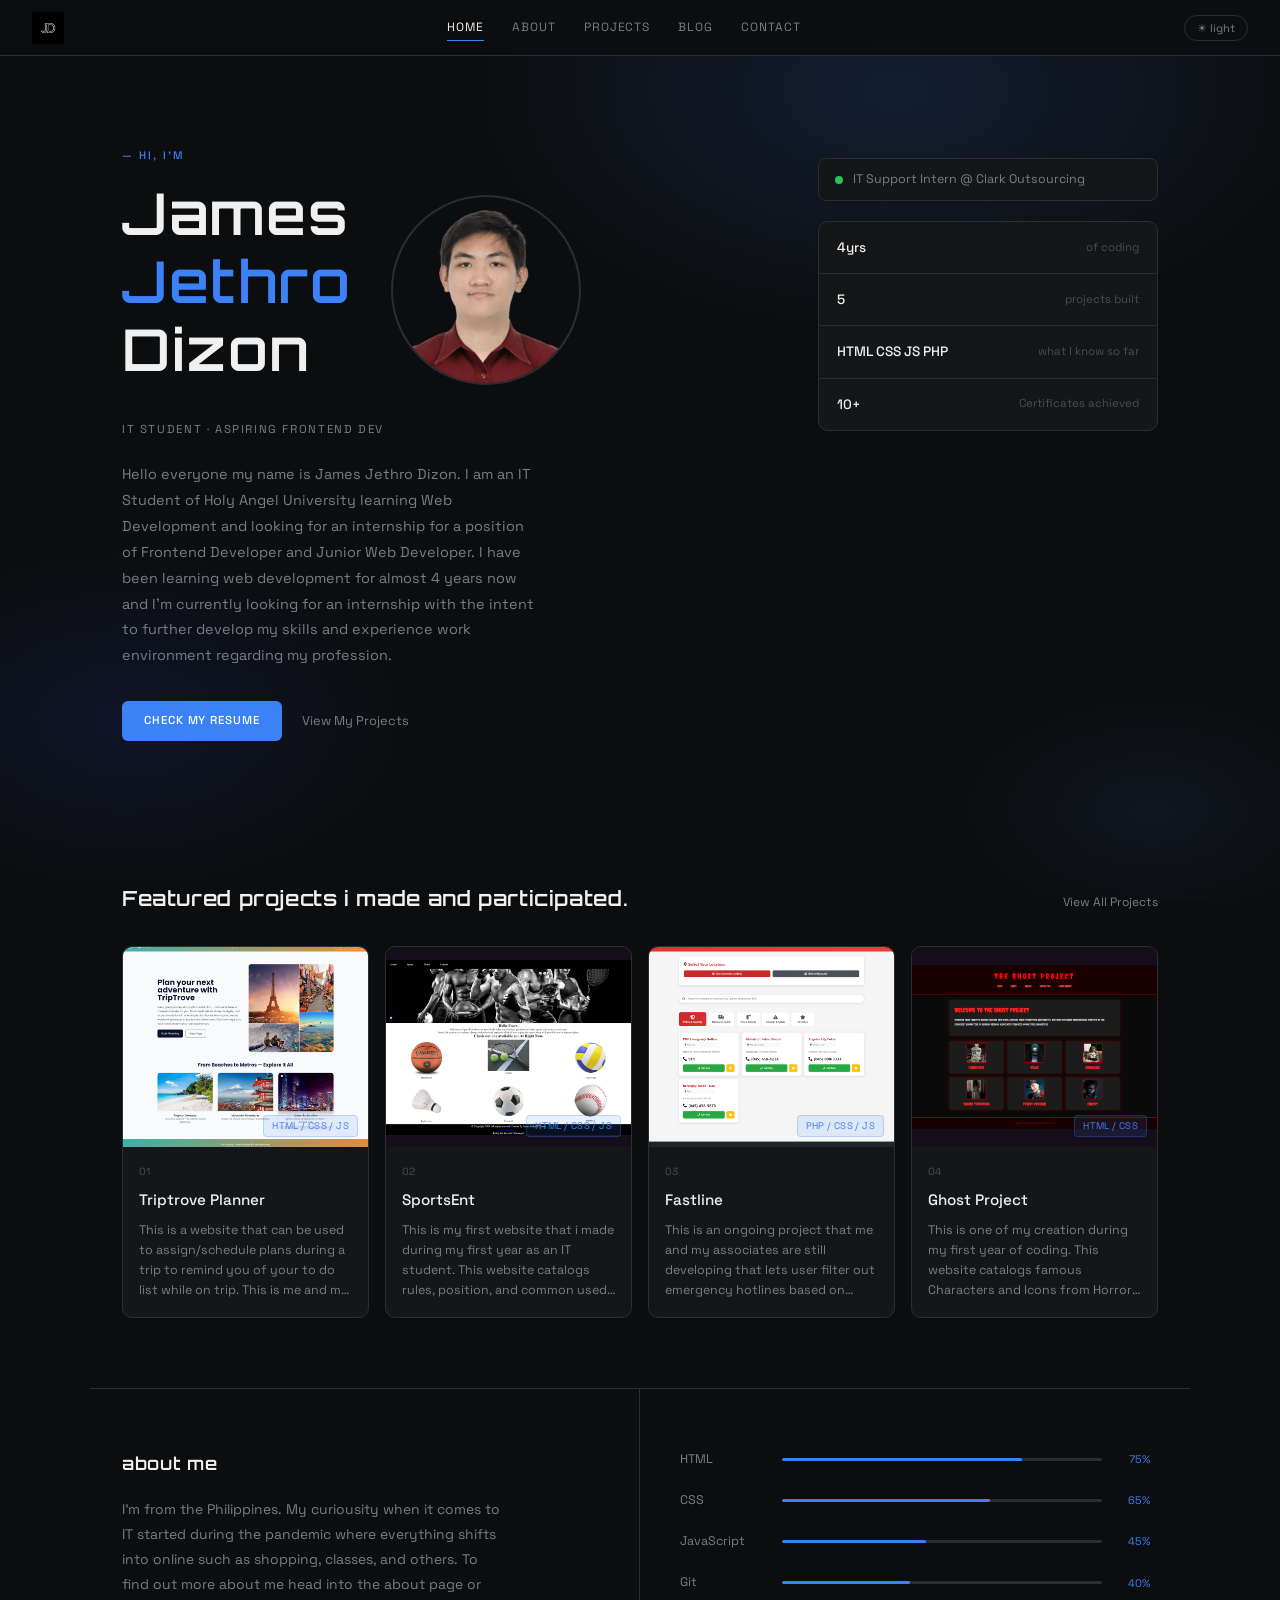
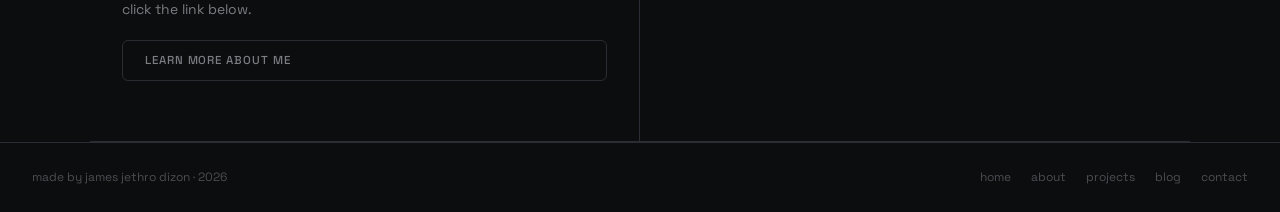
==== commit 38a6c4fe: "Add files via upload" ====
--- a/index.html
+++ b/index.html
@@ -47,7 +47,7 @@
       <div class="intro-left">
         <p class="small-title">— hi, i'm</p>
         <div class="hero-namewrap">
-          <h1 class="myname-txt">James<br><em>Jethro</em><br>Dizon</h1>
+          <h1 class="myname-txt"><span>James</span><br><span class="nm-mid">Jethro</span><br><span>Dizon</span></h1>
           <img src="images/profile.png" alt="James Jethro Dizon" class="hero-photo" />
         </div>
         <p class="subttle">IT student · aspiring frontend dev</p>
--- a/style.css
+++ b/style.css
@@ -453,6 +453,7 @@
   display: grid;
   grid-template-columns: repeat(auto-fill, minmax(230px, 1fr));
   gap: 16px;
+  align-items: stretch;
 }
 
 .projcard {
@@ -462,11 +463,13 @@
   overflow: hidden;
   display: flex;
   flex-direction: column;
+  height: 100%;
   transition: border-color .25s, transform .25s;
 }
 .projcard:hover {
   border-color: var(--myblue);
-  transform: translateY(-4px);
+  transform: translateY(-6px);
+  box-shadow: 0 12px 32px rgba(59,130,246,.12);
 }
 
 .card-imgarea {
@@ -514,6 +517,8 @@
 .card-info {
   padding: 16px;
   flex: 1;
+  display: flex;
+  flex-direction: column;
 }
 
 .card-numbr {
@@ -533,6 +538,11 @@
   font-size: .78rem;
   color: var(--graytext);
   line-height: 1.6;
+  flex: 1;
+  display: -webkit-box;
+  -webkit-line-clamp: 4;
+  -webkit-box-orient: vertical;
+  overflow: hidden;
 }
 
 .about-band {
@@ -750,6 +760,43 @@
   border-radius: 4px;
 }
 
+/* viral font switching effect */
+/* glitch effect on mousedown / long press */
+@keyframes glitch {
+  0%   { clip-path: inset(0 0 95% 0); transform: translate(-4px, 0);  color: #f00; }
+  5%   { clip-path: inset(30% 0 50% 0); transform: translate(4px, 0);  color: #0ff; }
+  10%  { clip-path: inset(60% 0 20% 0); transform: translate(-3px, 1px); color: #fff; }
+  15%  { clip-path: inset(10% 0 70% 0); transform: translate(3px, -1px); color: #3b82f6; }
+  20%  { clip-path: inset(80% 0 5% 0);  transform: translate(-5px, 0);  color: #f0f; }
+  25%  { clip-path: inset(0 0 85% 0);   transform: translate(2px, 2px);  color: #0ff; }
+  30%  { clip-path: inset(40% 0 40% 0); transform: translate(-2px, 0);  color: #fff; }
+  35%  { clip-path: inset(70% 0 10% 0); transform: translate(5px, -2px); color: #f00; }
+  40%  { clip-path: inset(20% 0 60% 0); transform: translate(-4px, 1px); color: #3b82f6; }
+  45%  { clip-path: inset(50% 0 30% 0); transform: translate(3px, 0);   color: #0ff; }
+  50%  { clip-path: inset(0 0 0 0);     transform: translate(0, 0);     color: var(--myblue); }
+  100% { clip-path: inset(0 0 0 0);     transform: translate(0, 0);     color: var(--myblue); }
+}
+
+@keyframes glitchbg {
+  0%   { text-shadow: 3px 0 #f00, -3px 0 #0ff; }
+  10%  { text-shadow: -4px 0 #0ff, 4px 0 #f00; }
+  20%  { text-shadow: 2px 0 #f0f, -2px 0 #0ff; }
+  30%  { text-shadow: -3px 0 #f00, 3px 0 #3b82f6; }
+  40%  { text-shadow: 4px 0 #0ff, -4px 0 #f0f; }
+  50%  { text-shadow: 0 0 12px rgba(59,130,246,.8); }
+  100% { text-shadow: 0 0 12px rgba(59,130,246,.8); }
+}
+
+.myname-txt em,
+.myname-txt .nm-mid {
+  color: var(--myblue);
+  font-style: normal;
+}
+
+body.glitching .myname-txt {
+  animation: glitch .5s steps(1) infinite, glitchbg .5s steps(1) infinite;
+}
+
 .page-footer {
   border-top: 1px solid var(--bordercolor);
   padding: 24px 32px;
@@ -1067,7 +1114,18 @@
   justify-content: center;
   font-size: 3rem;
   position: relative;
+  height: 200px;
   min-height: 200px;
+  overflow: hidden;
+}
+
+.proj-imgside img,
+.proj-icon img {
+  width: 100%;
+  height: 100%;
+  object-fit: cover;
+  object-position: top;
+  display: block;
 }
 
 .proj1bg { background: #0d1829; }
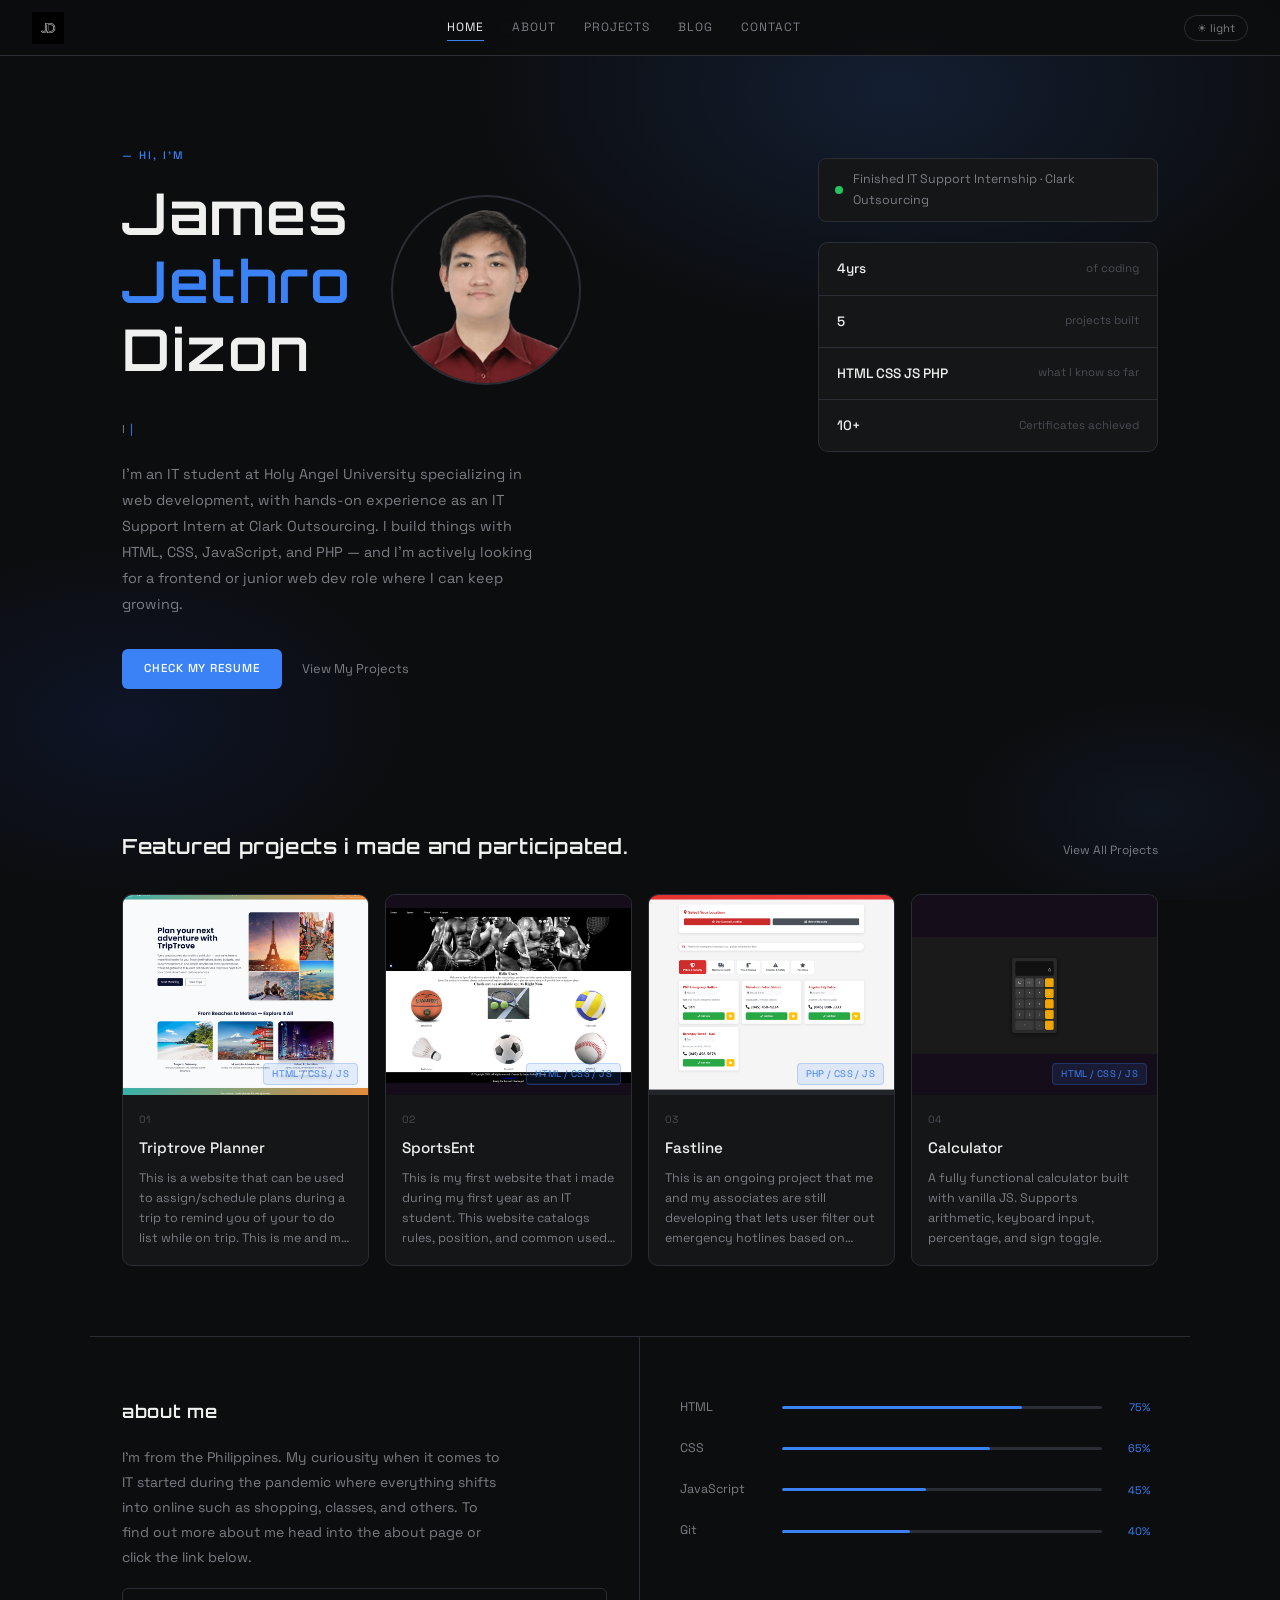
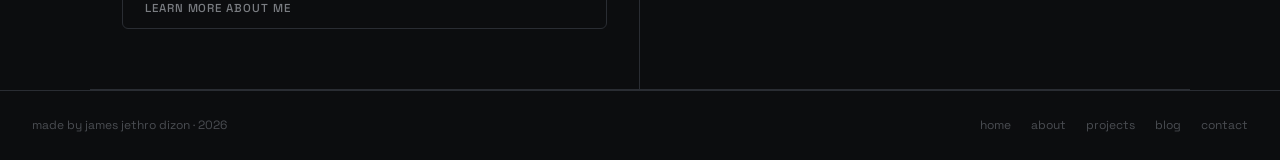
==== commit b7473f6d: "Add files via upload" ====
--- a/index.html
+++ b/index.html
@@ -3,7 +3,7 @@
 <head>
 <meta charset="UTF-8" />
 <meta name="viewport" content="width=device-width, initial-scale=1.0" />
-  <title>James Jethro Dizon</title>
+  <title>James Jethro Dizon Website Portfolio</title>
 <link rel="preconnect" href="https://fonts.googleapis.com" />
 <link href="https://fonts.googleapis.com/css2?family=DM+Mono:ital,wght@0,400;0,500;1,400&family=Instrument+Serif:ital@0;1&display=swap" rel="stylesheet" />
 <link rel="stylesheet" href="style.css" />
@@ -11,8 +11,27 @@
 <meta name="description" content="Hi, I'm James — an IT student from the Philippines learning web development and looking for an internship." />
 <meta name="keywords" content="IT web developer, internship, James Jethro Dizon, Jethro Dizon">
 <meta name="author" content="James Jethro Dizon">
+<!-- social share preview (uncomment and fill in once your site is live) -->
+<meta property="og:type" content="website" />
+<meta property="og:site_name" content="James Jethro Dizon" />
+<meta property="og:title" content="James Jethro Dizon Website Portfolio" />
+<meta property="og:description" content="Hi, I'm James — an IT student from the Philippines learning web development and looking for an internship." />
+<!-- <meta property="og:url" content="https://YOUR-SITE-URL/" /> -->
+<!-- <meta property="og:image" content="https://YOUR-SITE-URL/images/profile.png" /> -->
+<meta name="twitter:card" content="summary" />
 </head>
 <body>
+
+  <!-- loading screen -->
+  <div class="loadscreen" id="loadscreen">
+    <div class="load-inner">
+      <img src="images/logo.png" alt="JD" class="load-logo" />
+      <div class="load-bar"><div class="load-fill"></div></div>
+    </div>
+  </div>
+
+  <!-- back to top -->
+  <button class="backtotop" id="backtotop" aria-label="back to top">↑</button>
 
   <!-- NAV -->
   <header class="top-navbar">
@@ -52,7 +71,7 @@
         </div>
         <p class="subttle">IT student · aspiring frontend dev</p>
         <p class="intro-paragraph">
-          Hello everyone my name is James Jethro Dizon. I am an IT Student of Holy Angel University learning Web Development and looking for an internship for a position of Frontend Developer and Junior Web Developer. I have been learning web development for almost 4 years now and I'm currently looking for an internship with the intent to further develop my skills and experience work environment regarding my profession.
+          I'm an IT student at Holy Angel University specializing in web development, with hands-on experience as an IT Support Intern at Clark Outsourcing. I build things with HTML, CSS, JavaScript, and PHP — and I'm actively looking for a frontend or junior web dev role where I can keep growing.
         </p>
         <div class="btn-holder">
           <a href="resume.pdf" download class="bluebtn">Check My Resume</a>
@@ -62,7 +81,7 @@
       <div class="intro-right">
         <div class="avail-box">
           <span class="grn-dot"></span>
-          <span>IT Support Intern @ Clark Outsourcing</span>
+          <span>Finished IT Support Internship · Clark Outsourcing</span>
         </div>
         <div class="stat-list">
           <div class="each-stat">
@@ -130,15 +149,15 @@
           </div>
         </a>
 
-        <a href="projects.html" class="projcard" aria-label="Ghost Project">
-          <div class="proj-imgside proj4bg">
-            <span class="proj-icon"><img src="images/ghostproject.png"></span>
-            <span class="stack-tag">HTML / CSS </span>
+        <a href="projects.html" class="projcard" aria-label="Calculator">
+          <div class="proj-imgside proj4bg">
+            <span class="proj-icon"><img src="images/calculator.png"></span>
+            <span class="stack-tag">HTML / CSS / JS</span>
           </div>
           <div class="card-info">
             <p class="card-numbr">04</p>
-            <h3 class="card-titl">Ghost Project</h3>
-            <p class="card-descrp">This is one of my creation during my first year of coding. This website catalogs famous Characters and Icons from Horror Shows.</p>
+            <h3 class="card-titl">Calculator</h3>
+            <p class="card-descrp">A fully functional calculator built with vanilla JS. Supports arithmetic, keyboard input, percentage, and sign toggle.</p>
           </div>
         </a>
 
--- a/style.css
+++ b/style.css
@@ -797,6 +797,173 @@
   animation: glitch .5s steps(1) infinite, glitchbg .5s steps(1) infinite;
 }
 
+/* ---- loading screen ---- */
+.loadscreen {
+  position: fixed;
+  inset: 0;
+  background: var(--darkbg);
+  z-index: 9999;
+  display: flex;
+  align-items: center;
+  justify-content: center;
+  transition: opacity .5s ease, visibility .5s ease;
+}
+.loadscreen.hidden {
+  opacity: 0;
+  visibility: hidden;
+  pointer-events: none;
+}
+.load-inner {
+  display: flex;
+  flex-direction: column;
+  align-items: center;
+  gap: 20px;
+}
+.load-logo {
+  width: 60px;
+  height: 60px;
+  object-fit: contain;
+  animation: loadpulse .8s ease-in-out infinite alternate;
+}
+@keyframes loadpulse {
+  from { opacity: .4; transform: scale(.9); }
+  to   { opacity: 1;  transform: scale(1.05); }
+}
+.load-bar {
+  width: 140px;
+  height: 2px;
+  background: var(--bordercolor);
+  border-radius: 2px;
+  overflow: hidden;
+}
+.load-fill {
+  height: 100%;
+  background: var(--myblue);
+  border-radius: 2px;
+  width: 0;
+  animation: loadbar 1.2s cubic-bezier(.22,1,.36,1) forwards;
+}
+@keyframes loadbar {
+  from { width: 0; }
+  to   { width: 100%; }
+}
+
+/* ---- back to top ---- */
+.backtotop {
+  position: fixed;
+  bottom: 28px;
+  right: 28px;
+  width: 40px;
+  height: 40px;
+  border-radius: 8px;
+  background: var(--cardbg);
+  border: 1px solid var(--bordercolor);
+  color: var(--graytext);
+  font-size: .9rem;
+  cursor: pointer;
+  z-index: 500;
+  display: flex;
+  align-items: center;
+  justify-content: center;
+  font-family: var(--myfont);
+  opacity: 0;
+  transform: translateY(10px);
+  transition: opacity .3s, transform .3s, border-color .2s, color .2s;
+  pointer-events: none;
+}
+.backtotop.visible {
+  opacity: 1;
+  transform: translateY(0);
+  pointer-events: auto;
+}
+.backtotop:hover {
+  border-color: var(--myblue);
+  color: var(--myblue);
+}
+
+/* ---- timeline ---- */
+.timeline {
+  display: flex;
+  flex-direction: column;
+  gap: 0;
+  margin-top: 16px;
+  padding-left: 8px;
+}
+.tl-item {
+  display: flex;
+  gap: 18px;
+  position: relative;
+  padding-bottom: 28px;
+}
+.tl-item:last-child { padding-bottom: 0; }
+
+.tl-item::before {
+  content: '';
+  position: absolute;
+  left: 6px;
+  top: 18px;
+  bottom: 0;
+  width: 1px;
+  background: var(--bordercolor);
+}
+.tl-item:last-child::before { display: none; }
+
+.tl-dot {
+  width: 13px;
+  height: 13px;
+  border-radius: 50%;
+  background: var(--cardbg2);
+  border: 2px solid var(--bordercolor);
+  flex-shrink: 0;
+  margin-top: 3px;
+  position: relative;
+  z-index: 1;
+}
+.tl-dot.active {
+  background: var(--myblue);
+  border-color: var(--myblue);
+}
+.tl-dot.pulse {
+  background: var(--myblue);
+  border-color: var(--myblue);
+  animation: tlpulse 1.5s ease-in-out infinite;
+}
+@keyframes tlpulse {
+  0%, 100% { box-shadow: 0 0 0 0 rgba(59,130,246,.5); }
+  50%       { box-shadow: 0 0 0 6px rgba(59,130,246,0); }
+}
+
+.tl-content { flex: 1; }
+.tl-date {
+  font-size: .65rem;
+  color: var(--myblue);
+  letter-spacing: .1em;
+  text-transform: uppercase;
+  margin-bottom: 3px;
+  font-weight: 600;
+}
+.tl-title {
+  font-size: .88rem;
+  color: var(--textcolor);
+  font-weight: 500;
+  margin-bottom: 4px;
+}
+.tl-desc {
+  font-size: .78rem;
+  color: var(--graytext);
+  line-height: 1.7;
+}
+
+/* ---- tools category label ---- */
+.tools-cat-lbl {
+  font-size: .65rem;
+  color: var(--myblue);
+  letter-spacing: .12em;
+  text-transform: uppercase;
+  font-weight: 600;
+  margin-bottom: 10px;
+}
+
 .page-footer {
   border-top: 1px solid var(--bordercolor);
   padding: 24px 32px;
@@ -1371,7 +1538,7 @@
   transition: max-height .5s ease;
 }
 .article-hiddn.open {
-  max-height: 1400px;
+  max-height: 3000px;
   border-top: 1px solid var(--bordercolor);
 }
 
@@ -1579,6 +1746,7 @@
   margin-bottom: 14px;
 }
 
+.frm-label,
 .frm-lable {
   font-size: .68rem;
   color: var(--darkgray);
@@ -1777,4 +1945,307 @@
   .frm-btns {
     flex-direction: column;
   }
+}
+/* ===== blog page upgrade ===== */
+
+/* dotted grid + stronger glows, only on pages with <body class="blogpage"> */
+body.blogpage {
+  background-image:
+    radial-gradient(circle at 1px 1px, rgba(59,130,246,.22) 1px, transparent 0),
+    radial-gradient(ellipse 60% 50% at 75% 5%, rgba(59,130,246,.22) 0%, transparent 60%),
+    radial-gradient(ellipse 45% 40% at 5% 70%, rgba(139,92,246,.16) 0%, transparent 60%),
+    radial-gradient(ellipse 40% 35% at 95% 95%, rgba(20,184,166,.12) 0%, transparent 55%);
+  background-size: 28px 28px, auto, auto, auto;
+}
+
+body.blogpage.lightmode {
+  background-image:
+    radial-gradient(circle at 1px 1px, rgba(37,99,235,.18) 1px, transparent 0),
+    radial-gradient(ellipse 60% 50% at 75% 5%, rgba(37,99,235,.10) 0%, transparent 60%),
+    radial-gradient(ellipse 45% 40% at 5% 70%, rgba(139,92,246,.08) 0%, transparent 60%),
+    radial-gradient(ellipse 40% 35% at 95% 95%, rgba(20,184,166,.07) 0%, transparent 55%);
+  background-size: 28px 28px, auto, auto, auto;
+}
+
+/* slow floating glow blobs behind the content */
+body.blogpage::before,
+body.blogpage::after {
+  content: '';
+  position: fixed;
+  z-index: -1;
+  pointer-events: none;
+  border-radius: 50%;
+  filter: blur(80px);
+  opacity: .5;
+}
+body.blogpage::before {
+  width: 380px; height: 380px;
+  top: 12%; left: -80px;
+  background: rgba(59,130,246,.28);
+  animation: blobfloat1 18s ease-in-out infinite alternate;
+}
+body.blogpage::after {
+  width: 320px; height: 320px;
+  bottom: 8%; right: -60px;
+  background: rgba(139,92,246,.22);
+  animation: blobfloat2 22s ease-in-out infinite alternate;
+}
+body.blogpage.lightmode::before,
+body.blogpage.lightmode::after { opacity: .25; }
+
+@keyframes blobfloat1 {
+  from { transform: translate(0, 0); }
+  to   { transform: translate(120px, 90px); }
+}
+@keyframes blobfloat2 {
+  from { transform: translate(0, 0); }
+  to   { transform: translate(-110px, -80px); }
+}
+
+@media (prefers-reduced-motion: reduce) {
+  body.blogpage::before,
+  body.blogpage::after { animation: none; }
+}
+
+/* glassy cards so the background shows through a little */
+body.blogpage .blogcard,
+body.blogpage .testi-blok {
+  background: color-mix(in srgb, var(--cardbg) 88%, transparent);
+  backdrop-filter: blur(6px);
+}
+
+/* card header images: gradients instead of flat colors */
+.blog1bg { background: linear-gradient(135deg, #0d1829 0%, #1e3a8a 100%); }
+.blog2bg { background: linear-gradient(135deg, #150d1a 0%, #5b21b6 100%); }
+.blog3bg { background: linear-gradient(135deg, #0b1a1a 0%, #0f766e 100%); }
+.blog-imgarea { overflow: hidden; }
+.blog-imgarea::before {
+  content: '';
+  position: absolute;
+  inset: 0;
+  background-image: radial-gradient(circle at 1px 1px, rgba(255,255,255,.12) 1px, transparent 0);
+  background-size: 16px 16px;
+}
+.blog-icon { position: relative; filter: drop-shadow(0 4px 12px rgba(0,0,0,.4)); }
+
+/* ===== light mode polish (dark mode and page backgrounds untouched) ===== */
+
+body.lightmode ::selection { background: rgba(37,99,235,.22); }
+
+/* navbar gets a soft shadow so it floats above the page */
+body.lightmode .top-navbar {
+  box-shadow: 0 1px 0 rgba(37,99,235,.08), 0 8px 24px rgba(15,23,42,.06);
+}
+body.lightmode .nav-item.active { color: var(--myblue); }
+
+/* cards: layered soft shadows instead of flat white boxes */
+body.lightmode .projcard,
+body.lightmode .proj-blok,
+body.lightmode .myinfo-card,
+body.lightmode .blogcard,
+body.lightmode .testi-blok,
+body.lightmode .stat-list,
+body.lightmode .avail-box,
+body.lightmode .myform,
+body.lightmode .contact-infrow,
+body.lightmode .resume-downld,
+body.lightmode .cert-item-row,
+body.lightmode .social-lnk,
+body.lightmode .tool-itm {
+  border-color: #e1e6ee;
+  box-shadow: 0 1px 2px rgba(15,23,42,.04), 0 8px 22px rgba(15,23,42,.06);
+  transition: border-color .25s, transform .25s, box-shadow .25s, color .2s;
+}
+
+/* hover: blue-tinted glow */
+body.lightmode .projcard:hover,
+body.lightmode .proj-blok:hover,
+body.lightmode .blogcard:hover,
+body.lightmode .testi-blok:hover,
+body.lightmode .contact-infrow:hover,
+body.lightmode .cert-item-row:hover,
+body.lightmode .social-lnk:hover,
+body.lightmode .tool-itm:hover {
+  border-color: var(--myblue);
+  box-shadow: 0 14px 34px rgba(37,99,235,.18);
+}
+
+/* buttons: blue to indigo gradient with glow */
+body.lightmode .bluebtn:not(.btn-outln) {
+  background: linear-gradient(135deg, #2563eb, #4f46e5);
+  box-shadow: 0 6px 16px rgba(37,99,235,.28);
+}
+body.lightmode .bluebtn:not(.btn-outln):hover {
+  background: linear-gradient(135deg, #1d4ed8, #4338ca);
+  box-shadow: 0 10px 22px rgba(37,99,235,.36);
+}
+body.lightmode .bluebtn.btn-outln:hover {
+  background: rgba(37,99,235,.06);
+}
+
+/* page titles: gradient accent word + fading underline */
+body.lightmode .inrpage-header h1 em {
+  background: linear-gradient(90deg, #2563eb, #7c3aed);
+  -webkit-background-clip: text;
+  background-clip: text;
+  -webkit-text-fill-color: transparent;
+  color: transparent;
+  padding-right: .08em;
+}
+body.lightmode .inrpage-header {
+  border-bottom: 1px solid transparent;
+  border-image: linear-gradient(90deg, #2563eb, rgba(124,58,237,.35), transparent) 1;
+}
+
+/* small color touches */
+body.lightmode .each-tag {
+  background: rgba(37,99,235,.08);
+  border-color: rgba(37,99,235,.2);
+  color: #1d4ed8;
+}
+body.lightmode .what-ilearned { background: rgba(37,99,235,.06); }
+body.lightmode .page-footer { background: rgba(255,255,255,.65); backdrop-filter: blur(8px); }
+
+
+/* ===== interactive touches + polish ===== */
+
+/* typing effect cursor on the home subtitle */
+.subttle.typing { min-height: 1.4em; }
+.subttle.typing::after {
+  content: '|';
+  margin-left: 3px;
+  color: var(--myblue);
+  animation: cursorblink 1s steps(1) infinite;
+}
+@keyframes cursorblink { 50% { opacity: 0; } }
+
+/* copy button (contact page) */
+.copy-btn {
+  margin-left: auto;
+  font-size: .65rem;
+  padding: 4px 10px;
+  background: var(--cardbg2);
+  border: 1px solid var(--bordercolor);
+  border-radius: 4px;
+  color: var(--graytext);
+  font-family: var(--myfont);
+  letter-spacing: .04em;
+  transition: border-color .2s, color .2s;
+}
+.copy-btn:hover { border-color: var(--myblue); color: var(--myblue); }
+.copy-btn.done { border-color: #22c55e; color: #22c55e; }
+
+/* filter bar (blog + projects) */
+.filter-bar {
+  display: flex;
+  flex-wrap: wrap;
+  gap: 12px;
+  align-items: center;
+  justify-content: space-between;
+  margin-bottom: 24px;
+}
+.all-projects .filter-bar { margin-bottom: 18px; }
+.filter-btns { display: flex; flex-wrap: wrap; gap: 8px; }
+.filter-btn {
+  font-size: .72rem;
+  padding: 7px 16px;
+  background: var(--cardbg);
+  border: 1px solid var(--bordercolor);
+  border-radius: 20px;
+  color: var(--graytext);
+  font-family: var(--myfont);
+  letter-spacing: .04em;
+  transition: border-color .2s, color .2s, background .2s;
+}
+.filter-btn:hover { border-color: var(--myblue); color: var(--myblue); }
+.filter-btn.active { background: var(--myblue); border-color: var(--myblue); color: #fff; }
+
+.filter-search {
+  background: var(--cardbg2);
+  border: 1px solid var(--bordercolor);
+  border-radius: 6px;
+  color: var(--textcolor);
+  font-family: var(--myfont);
+  font-size: .8rem;
+  padding: 8px 14px;
+  min-width: 230px;
+  outline: none;
+  transition: border-color .2s;
+}
+.filter-search::placeholder { color: var(--darkgray); }
+.filter-search:focus { border-color: var(--myblue); }
+
+.blogcard.hide { display: none; }
+.no-results {
+  display: none;
+  text-align: center;
+  color: var(--graytext);
+  font-size: .85rem;
+  padding: 10px 0 30px;
+}
+.no-results.show { display: block; }
+
+/* share buttons inside blog posts */
+.share-row {
+  display: flex;
+  flex-wrap: wrap;
+  align-items: center;
+  gap: 8px;
+  margin-top: 18px;
+  padding-top: 14px;
+  border-top: 1px solid var(--bordercolor);
+}
+.share-lbl { font-size: .68rem; color: var(--darkgray); margin-right: 4px; }
+.share-btn {
+  font-size: .7rem;
+  padding: 5px 12px;
+  background: var(--cardbg2);
+  border: 1px solid var(--bordercolor);
+  border-radius: 6px;
+  color: var(--graytext);
+  font-family: var(--myfont);
+  transition: border-color .2s, color .2s;
+}
+.share-btn:hover { border-color: var(--myblue); color: var(--myblue); }
+
+/* 404 page */
+.err-wrap {
+  max-width: 700px;
+  margin: 0 auto;
+  padding: 110px 32px 80px;
+  min-height: 75vh;
+  display: flex;
+  flex-direction: column;
+  align-items: center;
+  justify-content: center;
+  text-align: center;
+}
+.err-code {
+  font-family: var(--titlefont);
+  font-size: clamp(5rem, 20vw, 10rem);
+  font-weight: 700;
+  line-height: 1;
+  background: linear-gradient(90deg, var(--myblue), #7c3aed);
+  -webkit-background-clip: text;
+  background-clip: text;
+  -webkit-text-fill-color: transparent;
+  color: transparent;
+  margin-bottom: 10px;
+}
+.err-title {
+  font-family: var(--titlefont);
+  font-size: clamp(1.2rem, 3vw, 1.8rem);
+  font-weight: 600;
+  margin-bottom: 12px;
+}
+.err-text {
+  font-size: .88rem;
+  color: var(--graytext);
+  max-width: 420px;
+  margin-bottom: 28px;
+}
+.err-wrap .btn-holder { justify-content: center; }
+
+@media (max-width: 480px) {
+  .filter-search { width: 100%; min-width: 0; }
 }
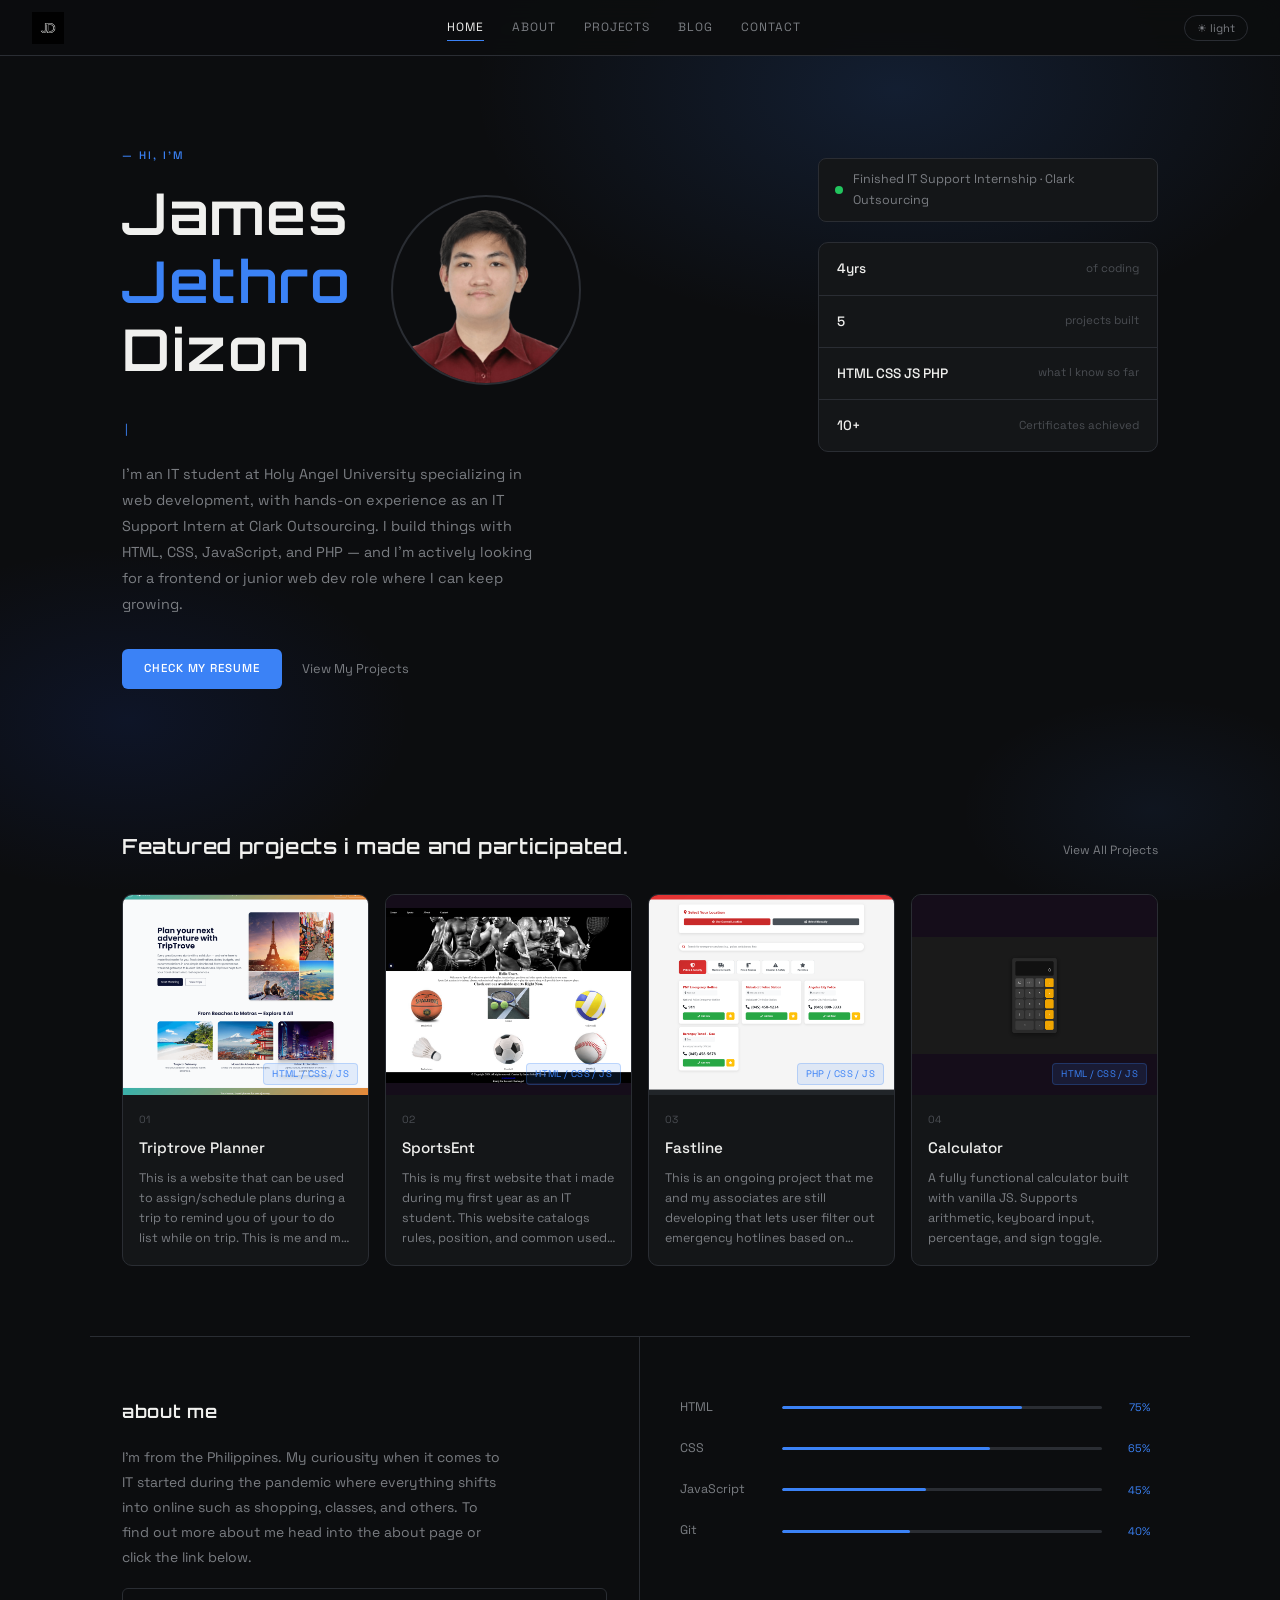
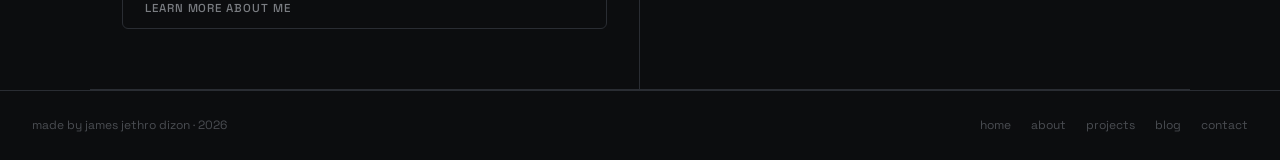
==== commit 6d7259a3: "Add files via upload" ====
--- a/index.html
+++ b/index.html
@@ -5,19 +5,17 @@
 <meta name="viewport" content="width=device-width, initial-scale=1.0" />
   <title>James Jethro Dizon Website Portfolio</title>
 <link rel="preconnect" href="https://fonts.googleapis.com" />
-<link href="https://fonts.googleapis.com/css2?family=DM+Mono:ital,wght@0,400;0,500;1,400&family=Instrument+Serif:ital@0;1&display=swap" rel="stylesheet" />
+<link href="https://fonts.googleapis.com/css2?family=Orbitron:wght@400;500;600;700&family=Space+Grotesk:wght@300;400;500;600&family=Instrument+Serif:ital@0;1&display=swap" rel="stylesheet" />
 <link rel="stylesheet" href="style.css" />
 <link rel="icon" href="images/logo.png">
 <meta name="description" content="Hi, I'm James — an IT student from the Philippines learning web development and looking for an internship." />
 <meta name="keywords" content="IT web developer, internship, James Jethro Dizon, Jethro Dizon">
 <meta name="author" content="James Jethro Dizon">
-<!-- social share preview (uncomment and fill in once your site is live) -->
+
 <meta property="og:type" content="website" />
 <meta property="og:site_name" content="James Jethro Dizon" />
 <meta property="og:title" content="James Jethro Dizon Website Portfolio" />
 <meta property="og:description" content="Hi, I'm James — an IT student from the Philippines learning web development and looking for an internship." />
-<!-- <meta property="og:url" content="https://YOUR-SITE-URL/" /> -->
-<!-- <meta property="og:image" content="https://YOUR-SITE-URL/images/profile.png" /> -->
 <meta name="twitter:card" content="summary" />
 </head>
 <body>
